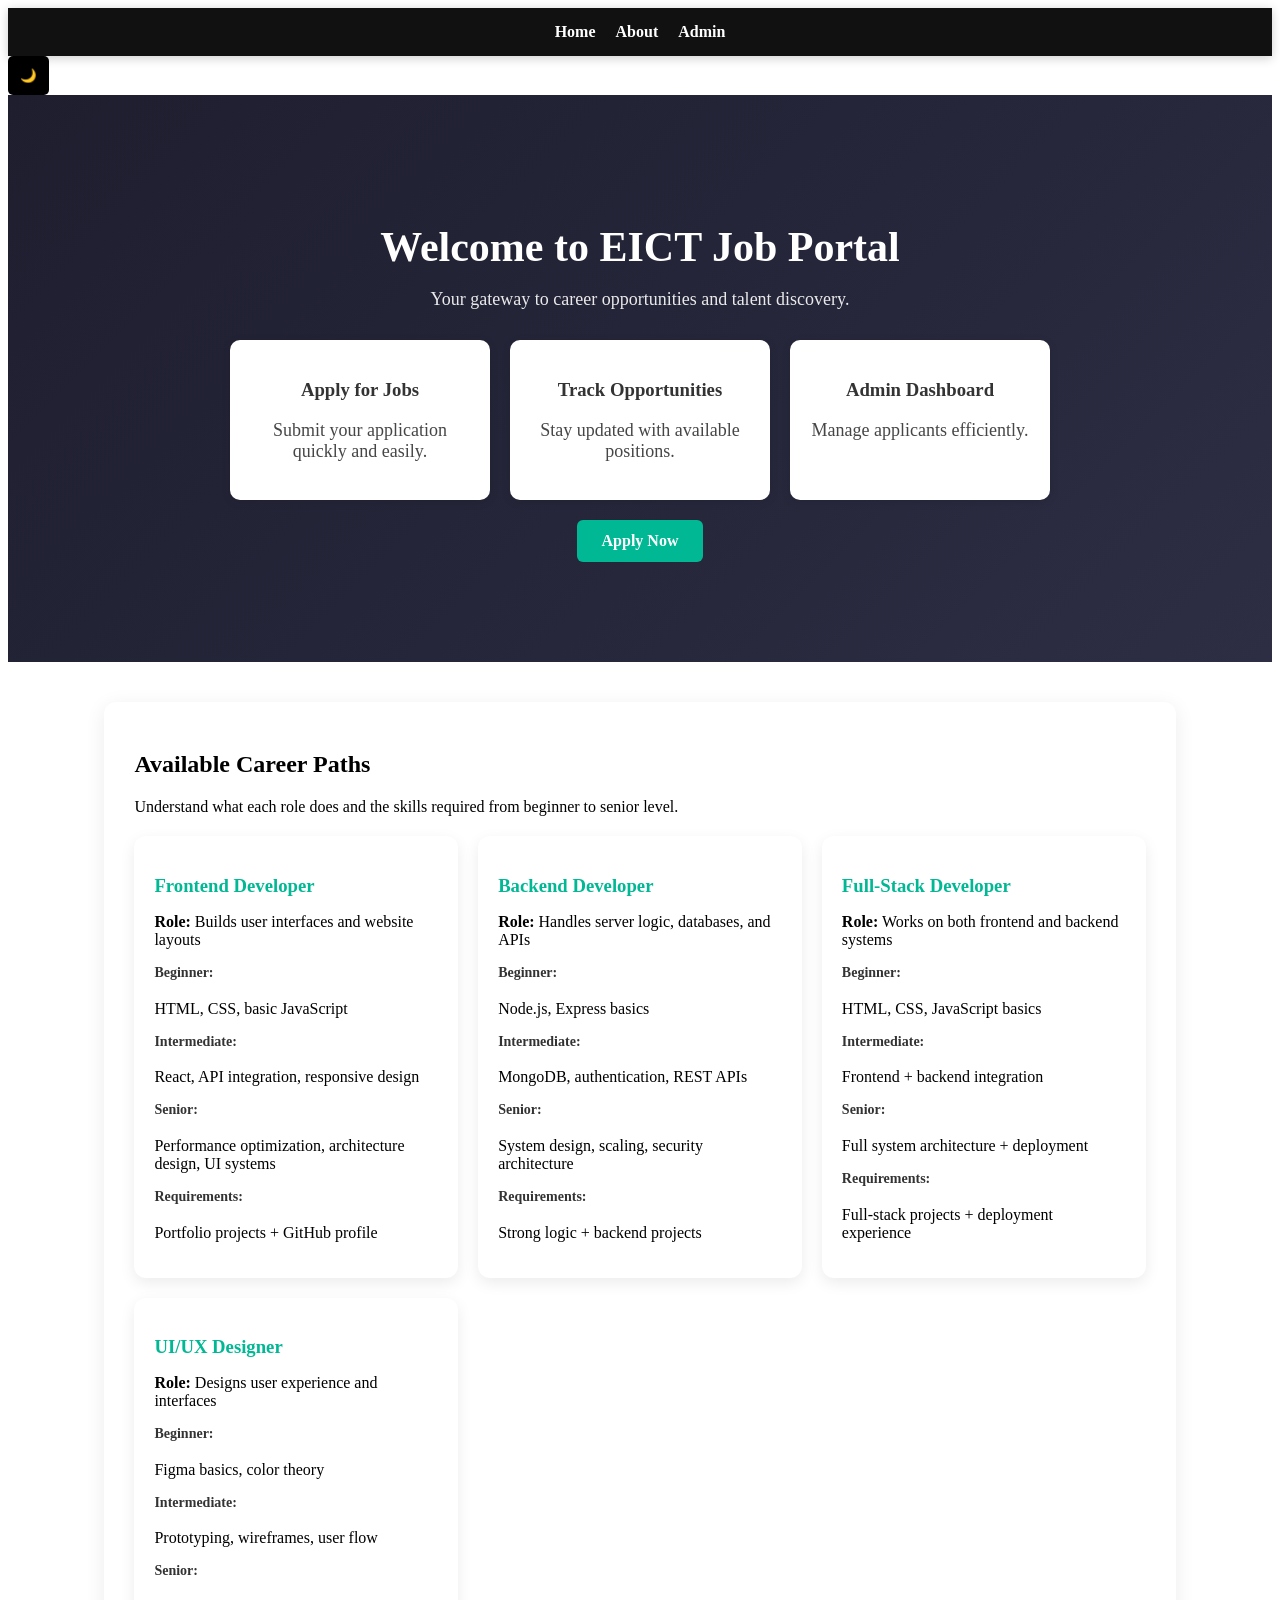
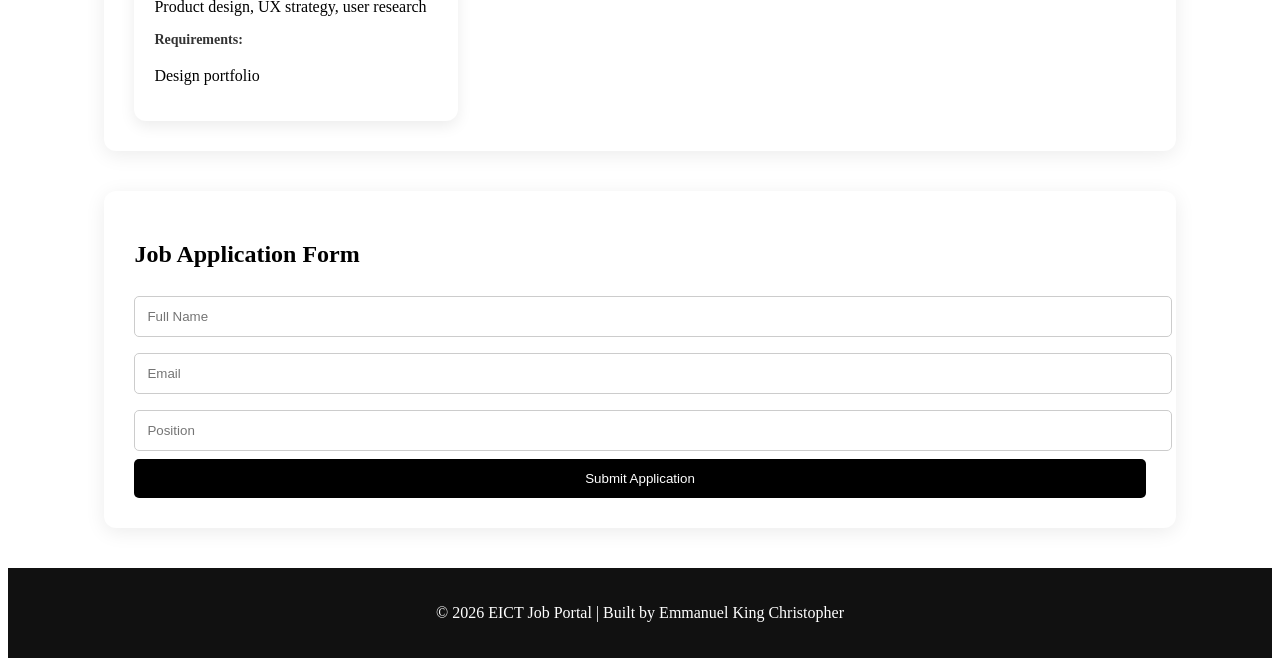
==== index.html @ 6b8edfbf "Initiate Frontend upgrade" ====
<!DOCTYPE html>
<html lang="en">
<head>
    <meta charset="UTF-8">
    <title>EICT Job Portal</title>
    <link rel="stylesheet" href="style.css">
</head>

<body>

    <!-- LOADER -->
    <div id="loader"></div>

    <!-- NAV -->
    <div class="nav">
        <a href="index.html">Home</a>
        <a href="about.html">About</a>
        <a href="admin.html">Admin</a>
    </div>

    <!-- DARK MODE TOGGLE -->
    <button onclick="toggleDarkMode()" id="darkBtn">🌙</button>

    <!-- HERO -->
    <div class="hero">
        <h1>Welcome to EICT Job Portal</h1>
        <p>Your gateway to career opportunities and talent discovery.</p>

        <div class="hero-cards">
            <div class="card">
                <h3>Apply for Jobs</h3>
                <p>Submit your application quickly and easily.</p>
            </div>

            <div class="card">
                <h3>Track Opportunities</h3>
                <p>Stay updated with available positions.</p>
            </div>

            <div class="card">
                <h3>Admin Dashboard</h3>
                <p>Manage applicants efficiently.</p>
            </div>
        </div>

        <a href="#apply" class="btn">Apply Now</a>
    </div>

    <!-- CAREER POSITIONS SECTION -->
    <div class="container">

        <h2>Available Career Paths</h2>
        <p>Understand what each role does and the skills required from beginner to senior level.</p>

        <div class="career-grid">

            <!-- FRONTEND -->
            <div class="career-card">
                <h3>Frontend Developer</h3>
                <p><strong>Role:</strong> Builds user interfaces and website layouts</p>

                <h4>Beginner:</h4>
                <p>HTML, CSS, basic JavaScript</p>

                <h4>Intermediate:</h4>
                <p>React, API integration, responsive design</p>

                <h4>Senior:</h4>
                <p>Performance optimization, architecture design, UI systems</p>

                <h4>Requirements:</h4>
                <p>Portfolio projects + GitHub profile</p>
            </div>

            <!-- BACKEND -->
            <div class="career-card">
                <h3>Backend Developer</h3>
                <p><strong>Role:</strong> Handles server logic, databases, and APIs</p>

                <h4>Beginner:</h4>
                <p>Node.js, Express basics</p>

                <h4>Intermediate:</h4>
                <p>MongoDB, authentication, REST APIs</p>

                <h4>Senior:</h4>
                <p>System design, scaling, security architecture</p>

                <h4>Requirements:</h4>
                <p>Strong logic + backend projects</p>
            </div>

            <!-- FULL STACK -->
            <div class="career-card">
                <h3>Full-Stack Developer</h3>
                <p><strong>Role:</strong> Works on both frontend and backend systems</p>

                <h4>Beginner:</h4>
                <p>HTML, CSS, JavaScript basics</p>

                <h4>Intermediate:</h4>
                <p>Frontend + backend integration</p>

                <h4>Senior:</h4>
                <p>Full system architecture + deployment</p>

                <h4>Requirements:</h4>
                <p>Full-stack projects + deployment experience</p>
            </div>

            <!-- UI/UX -->
            <div class="career-card">
                <h3>UI/UX Designer</h3>
                <p><strong>Role:</strong> Designs user experience and interfaces</p>

                <h4>Beginner:</h4>
                <p>Figma basics, color theory</p>

                <h4>Intermediate:</h4>
                <p>Prototyping, wireframes, user flow</p>

                <h4>Senior:</h4>
                <p>Product design, UX strategy, user research</p>

                <h4>Requirements:</h4>
                <p>Design portfolio</p>
            </div>

        </div>

    </div>

    <!-- FORM -->
    <div class="container" id="apply">
        <h2>Job Application Form</h2>

        <form id="jobForm">
            <input type="text" id="name" placeholder="Full Name" required>
            <input type="email" id="email" placeholder="Email" required>
            <input type="text" id="position" placeholder="Position" required>

            <button type="submit">Submit Application</button>
            <p id="loading" style="display:none; color:blue;">Submitting application...</p>
        </form>
    </div>

    <!-- TOAST -->
    <div id="toast" class="toast"></div>

    <!-- SCRIPT -->
    <script>
        // ================= DARK MODE =================
        function toggleDarkMode() {
            document.body.classList.toggle("dark");

            if (document.body.classList.contains("dark")) {
                localStorage.setItem("theme", "dark");
            } else {
                localStorage.setItem("theme", "light");
            }
        }

        // apply saved theme + loader
        window.addEventListener("load", () => {
            if (localStorage.getItem("theme") === "dark") {
                document.body.classList.add("dark");
            }

            document.getElementById("loader").style.display = "none";
        });

        // ================= TOAST =================
        function showToast(message) {
            const toast = document.getElementById("toast");
            toast.innerText = message;
            toast.classList.add("show");

            setTimeout(() => {
                toast.classList.remove("show");
            }, 3000);
        }

        // ================= FORM SUBMIT =================
        document.getElementById("jobForm").addEventListener("submit", async function(e) {
            e.preventDefault();

            const loading = document.getElementById("loading");
            const button = this.querySelector("button");

            loading.style.display = "block";
            button.disabled = true;

            const data = {
                name: document.getElementById("name").value,
                email: document.getElementById("email").value,
                position: document.getElementById("position").value
            };

            try {
                await fetch("https://eict-job-portal-backend.onrender.com/apply", {
                    method: "POST",
                    headers: {
                        "Content-Type": "application/json"
                    },
                    body: JSON.stringify(data)
                });

                showToast("Application submitted successfully ✅");
                this.reset();

            } catch (err) {
                showToast("Error submitting application ❌");
            }

            loading.style.display = "none";
            button.disabled = false;
        });
    </script>

    <!-- FOOTER -->
    <footer style="text-align:center; padding:20px; margin-top:40px; background:#111; color:white;">
        <p>© 2026 EICT Job Portal | Built by Emmanuel King Christopher</p>
    </footer>

</body>
</html>
---- style.css ----
/* =====================
   BASE STYLES
===================== */
body {
    animation: pageLoad 0.5s ease-in;
}

/* page fade in */
@keyframes pageLoad {
    from {
        opacity: 0;
        transform: scale(0.98);
    }
    to {
        opacity: 1;
        transform: scale(1);
    }
}

/* general fade helper */
@keyframes fadeIn {
    from { opacity: 0; transform: translateY(10px); }
    to { opacity: 1; transform: translateY(0); }
}
/* =====================
   NAVIGATION
===================== */
.nav {
    background: #111;
    padding: 15px;
    display: flex;
    justify-content: center;
    gap: 20px;
    box-shadow: 0 2px 10px rgba(0,0,0,0.2);
}

.nav a {
    color: white;
    text-decoration: none;
    font-weight: bold;
}

.nav a:hover {
    color: #00b894;
    transform: translateY(-2px);
}

/* =====================
   HERO SECTION
===================== */
.hero {
    text-align: center;
    padding: 100px 20px;
    background: linear-gradient(135deg, #1e1e2f, #2d2d44);
    color: white;
}

.hero h1 {
    font-size: 42px;
    margin-bottom: 10px;
}

.hero p {
    font-size: 18px;
    opacity: 0.9;
}

/* HERO CARDS */
.hero-cards {
    display: flex;
    justify-content: center;
    gap: 20px;
    margin-top: 30px;
    flex-wrap: wrap;
}

.card {
    background: white;
    color: #333;
    padding: 20px;
    width: 220px;
    border-radius: 10px;
    box-shadow: 0 2px 10px rgba(0,0,0,0.1);
}

.card:hover {
    transform: translateY(-6px);
}

/* =====================
   BUTTON
===================== */
.btn {
    display: inline-block;
    margin-top: 20px;
    padding: 12px 25px;
    background: #00b894;
    color: white;
    text-decoration: none;
    border-radius: 6px;
    font-weight: bold;
}

.btn:hover {
    background: #019875;
    transform: scale(1.05);
}

/* =====================
   CONTAINER
===================== */
.container {
    width: 80%;
    margin: 40px auto;
    background: white;
    padding: 30px;
    border-radius: 12px;
    box-shadow: 0 4px 20px rgba(0,0,0,0.08);
}

/* =====================
   FORM
===================== */
form {
    display: flex;
    flex-direction: column;
}

input {
    width: 100%;
    padding: 12px;
    margin: 8px 0;
    border: 1px solid #ccc;
    border-radius: 5px;
}

button {
    padding: 12px;
    background: black;
    color: white;
    border: none;
    cursor: pointer;
    border-radius: 5px;
}

button:hover {
    background: #333;
}

/* =====================
   ADMIN DASHBOARD
===================== */
#applications {
    display: grid;
    grid-template-columns: repeat(auto-fit, minmax(260px, 1fr));
    gap: 15px;
    margin-top: 20px;
}

#applications div {
    background: white;
    padding: 15px;
    border-radius: 12px;
    box-shadow: 0 5px 15px rgba(0,0,0,0.08);
    position: relative;
    transition: all 0.3s ease;
}

/* smoother hover */
#applications div:hover {
    transform: translateY(-8px);
    box-shadow: 0 10px 25px rgba(0,0,0,0.12);
}

/* =====================
   TOAST NOTIFICATION
===================== */
.toast {
    position: fixed;
    bottom: 20px;
    right: 20px;
    background: #00b894;
    color: white;
    padding: 12px 20px;
    border-radius: 5px;
    opacity: 0;
    transform: translateY(20px);
    z-index: 1000;
}

.toast.show {
    opacity: 1;
    transform: translateY(0);
}

/* =====================
   SEARCH INPUT
===================== */
#searchInput {
    width: 100%;
    padding: 12px;
    border-radius: 5px;
    border: 1px solid #ccc;
}

/* =====================
   MODAL
===================== */
.modal {
    display: none;
    position: fixed;
    top: 0;
    left: 0;
    width: 100%;
    height: 100%;
    background: rgba(0,0,0,0.5);
    justify-content: center;
    align-items: center;
}

.modal-content {
    background: white;
    padding: 20px;
    border-radius: 10px;
    width: 300px;
}

/* =====================
   ABOUT PAGE
===================== */
.about-grid {
    display: grid;
    grid-template-columns: repeat(auto-fit, minmax(250px, 1fr));
    gap: 20px;
    margin-top: 30px;
}

.about-card {
    background: white;
    padding: 20px;
    border-radius: 12px;
    box-shadow: 0 5px 15px rgba(0,0,0,0.1);
    text-align: center;
}

.about-card:hover {
    transform: translateY(-8px);
}

.about-card img {
    width: 100px;
    height: 100px;
    border-radius: 50%;
    object-fit: cover;
    margin-bottom: 10px;
}

/* DARK MODE */
body.dark {
    background: #0f172a;
    color: #e5e7eb;
}

body.dark .container,
body.dark .card,
body.dark .about-card,
body.dark #applications div {
    background: #1e293b;
    color: #e5e7eb;
}

body.dark .nav {
    background: #020617;
}

#loader {
    position: fixed;
    width: 100%;
    height: 100%;
    background: white;
    display: flex;
    justify-content: center;
    align-items: center;
    z-index: 9999;
}

#loader::after {
    content: "";
    width: 40px;
    height: 40px;
    border: 4px solid #ccc;
    border-top: 4px solid #00b894;
    border-radius: 50%;
    animation: spin 1s linear infinite;
}

@keyframes spin {
    100% { transform: rotate(360deg); }
}

@media (max-width: 768px) {

    .hero h1 {
        font-size: 28px;
    }

    .hero-cards {
        flex-direction: column;
        align-items: center;
    }

    .container {
        width: 95%;
    }

    .nav {
        flex-direction: column;
        gap: 10px;
    }

    #applications {
        grid-template-columns: 1fr;
    }
}

/* ================= ADMIN LAYOUT ================= */
.admin-layout {
    display: flex;
    min-height: 100vh;
}

/* SIDEBAR */
.admin-layout {
    display: flex;
    min-height: 100vh;
}

/* SIDEBAR */
.sidebar {
    width: 230px;
    background: #111;
    color: white;
    padding: 20px;
    display: flex;
    flex-direction: column;
    gap: 15px;
    box-shadow: 2px 0 10px rgba(0,0,0,0.2);
}

.sidebar a {
    color: white;
    text-decoration: none;
    padding: 10px;
    border-radius: 6px;
    transition: 0.2s;
}

.sidebar a:hover,
.sidebar .active {
    background: #00b894;
}

/* MAIN AREA */
.main {
    flex: 1;
    padding: 30px;
    animation: fadeIn 0.4s ease-in;
}

/* SEARCH BAR */
#searchInput {
    width: 100%;
    padding: 12px;
    border-radius: 6px;
    border: 1px solid #ccc;
}

.career-grid {
    display: grid;
    grid-template-columns: repeat(auto-fit, minmax(260px, 1fr));
    gap: 20px;
    margin-top: 20px;
}

.career-card {
    background: white;
    padding: 20px;
    border-radius: 12px;
    box-shadow: 0 5px 15px rgba(0,0,0,0.08);
    transition: 0.3s ease;
}

.career-card:hover {
    transform: translateY(-8px);
    box-shadow: 0 10px 25px rgba(0,0,0,0.15);
}

.career-card h3 {
    color: #00b894;
    margin-bottom: 10px;
}

.career-card h4 {
    margin-top: 10px;
    font-size: 14px;
    color: #333;
}
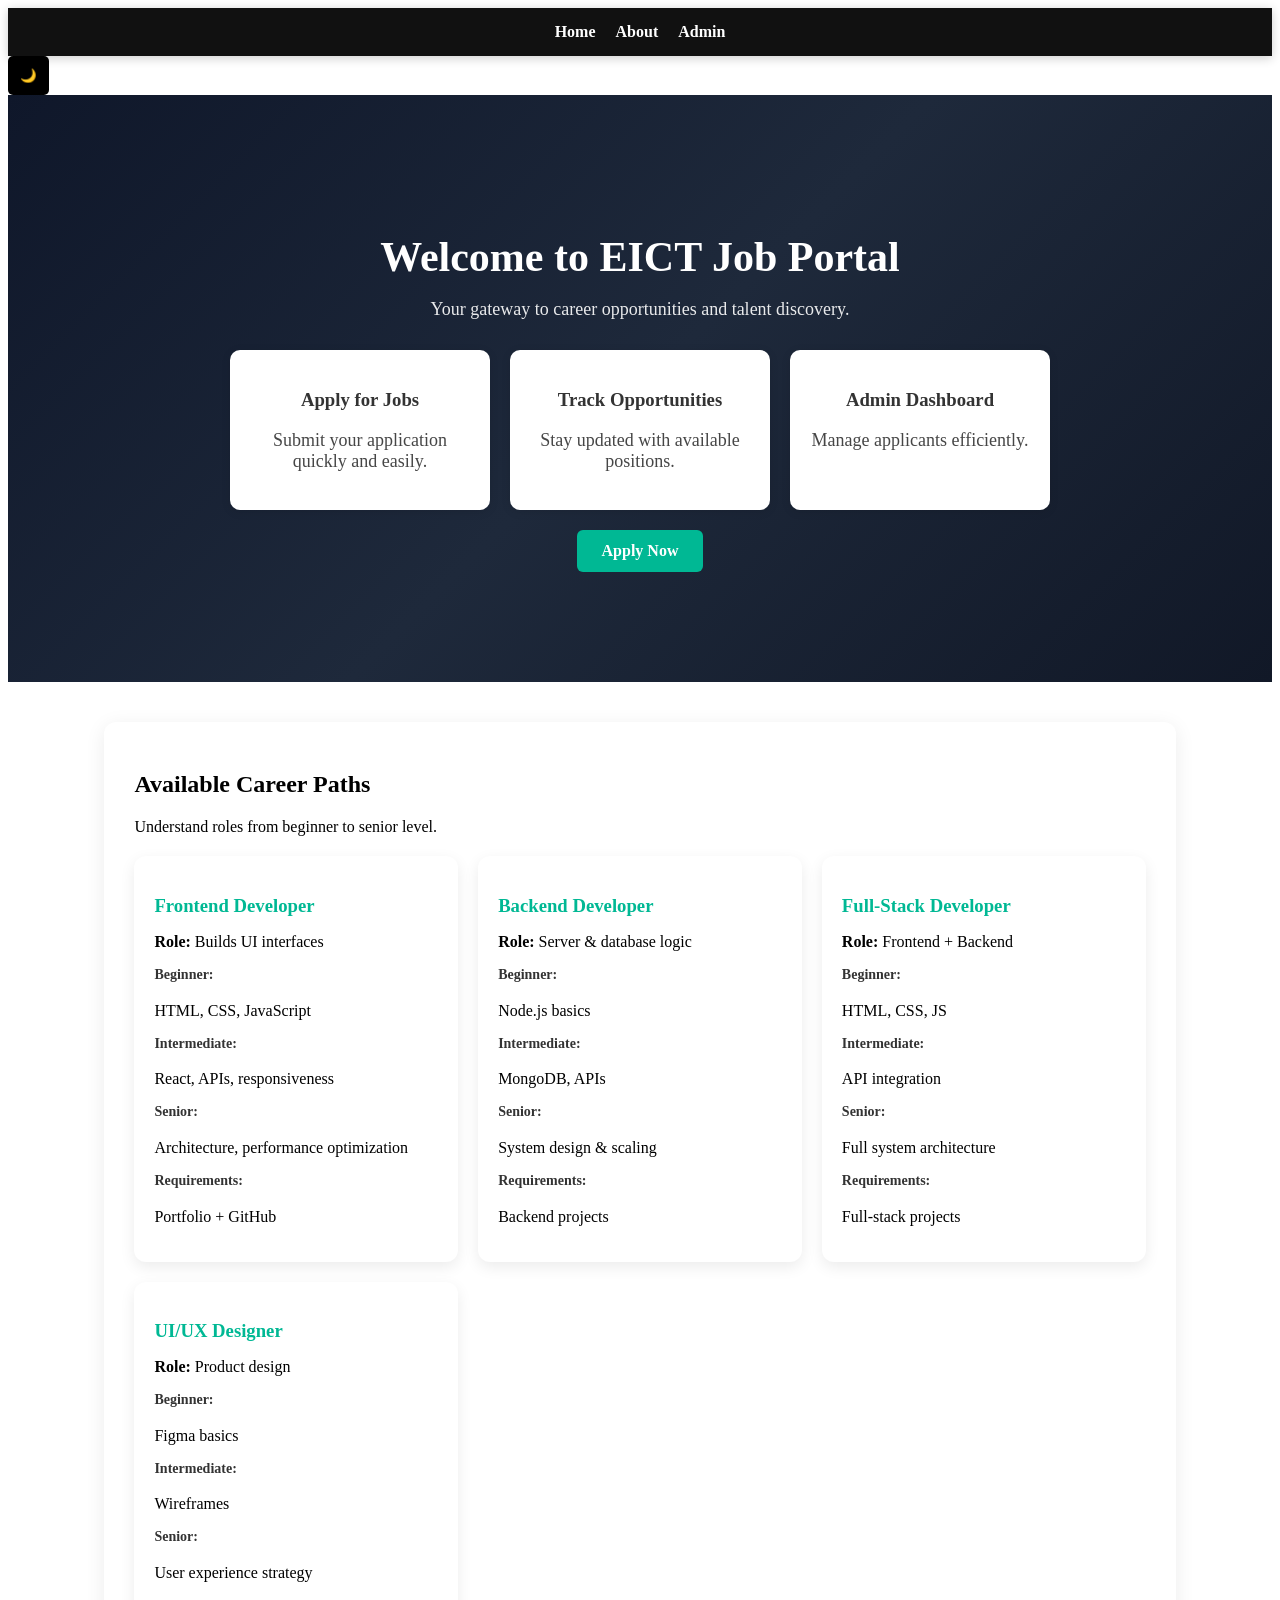
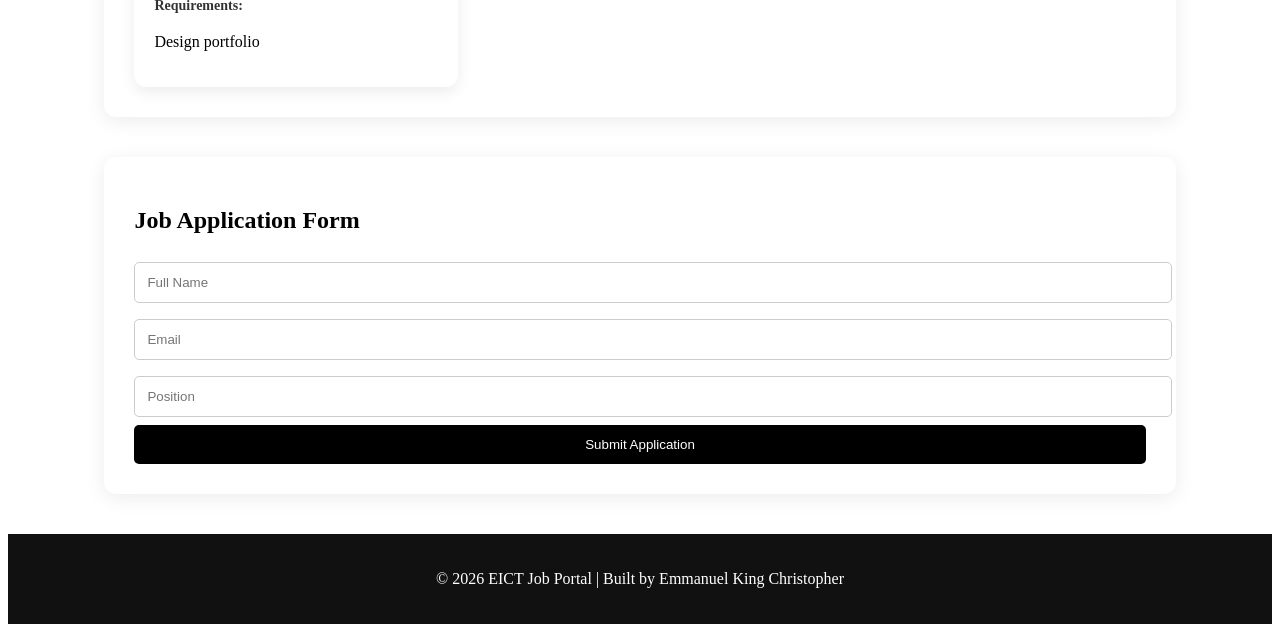
==== commit 76989dd4: "New homepage layout" ====
--- a/index.html
+++ b/index.html
@@ -46,81 +46,77 @@
         <a href="#apply" class="btn">Apply Now</a>
     </div>
 
-    <!-- CAREER POSITIONS SECTION -->
+    <!-- CAREER POSITIONS -->
     <div class="container">
 
         <h2>Available Career Paths</h2>
-        <p>Understand what each role does and the skills required from beginner to senior level.</p>
+        <p>Understand roles from beginner to senior level.</p>
 
         <div class="career-grid">
 
-            <!-- FRONTEND -->
             <div class="career-card">
                 <h3>Frontend Developer</h3>
-                <p><strong>Role:</strong> Builds user interfaces and website layouts</p>
-
-                <h4>Beginner:</h4>
-                <p>HTML, CSS, basic JavaScript</p>
-
-                <h4>Intermediate:</h4>
-                <p>React, API integration, responsive design</p>
-
-                <h4>Senior:</h4>
-                <p>Performance optimization, architecture design, UI systems</p>
-
-                <h4>Requirements:</h4>
-                <p>Portfolio projects + GitHub profile</p>
-            </div>
-
-            <!-- BACKEND -->
+                <p><strong>Role:</strong> Builds UI interfaces</p>
+
+                <h4>Beginner:</h4>
+                <p>HTML, CSS, JavaScript</p>
+
+                <h4>Intermediate:</h4>
+                <p>React, APIs, responsiveness</p>
+
+                <h4>Senior:</h4>
+                <p>Architecture, performance optimization</p>
+
+                <h4>Requirements:</h4>
+                <p>Portfolio + GitHub</p>
+            </div>
+
             <div class="career-card">
                 <h3>Backend Developer</h3>
-                <p><strong>Role:</strong> Handles server logic, databases, and APIs</p>
-
-                <h4>Beginner:</h4>
-                <p>Node.js, Express basics</p>
-
-                <h4>Intermediate:</h4>
-                <p>MongoDB, authentication, REST APIs</p>
-
-                <h4>Senior:</h4>
-                <p>System design, scaling, security architecture</p>
-
-                <h4>Requirements:</h4>
-                <p>Strong logic + backend projects</p>
-            </div>
-
-            <!-- FULL STACK -->
+                <p><strong>Role:</strong> Server & database logic</p>
+
+                <h4>Beginner:</h4>
+                <p>Node.js basics</p>
+
+                <h4>Intermediate:</h4>
+                <p>MongoDB, APIs</p>
+
+                <h4>Senior:</h4>
+                <p>System design & scaling</p>
+
+                <h4>Requirements:</h4>
+                <p>Backend projects</p>
+            </div>
+
             <div class="career-card">
                 <h3>Full-Stack Developer</h3>
-                <p><strong>Role:</strong> Works on both frontend and backend systems</p>
-
-                <h4>Beginner:</h4>
-                <p>HTML, CSS, JavaScript basics</p>
-
-                <h4>Intermediate:</h4>
-                <p>Frontend + backend integration</p>
-
-                <h4>Senior:</h4>
-                <p>Full system architecture + deployment</p>
-
-                <h4>Requirements:</h4>
-                <p>Full-stack projects + deployment experience</p>
-            </div>
-
-            <!-- UI/UX -->
+                <p><strong>Role:</strong> Frontend + Backend</p>
+
+                <h4>Beginner:</h4>
+                <p>HTML, CSS, JS</p>
+
+                <h4>Intermediate:</h4>
+                <p>API integration</p>
+
+                <h4>Senior:</h4>
+                <p>Full system architecture</p>
+
+                <h4>Requirements:</h4>
+                <p>Full-stack projects</p>
+            </div>
+
             <div class="career-card">
                 <h3>UI/UX Designer</h3>
-                <p><strong>Role:</strong> Designs user experience and interfaces</p>
-
-                <h4>Beginner:</h4>
-                <p>Figma basics, color theory</p>
-
-                <h4>Intermediate:</h4>
-                <p>Prototyping, wireframes, user flow</p>
-
-                <h4>Senior:</h4>
-                <p>Product design, UX strategy, user research</p>
+                <p><strong>Role:</strong> Product design</p>
+
+                <h4>Beginner:</h4>
+                <p>Figma basics</p>
+
+                <h4>Intermediate:</h4>
+                <p>Wireframes</p>
+
+                <h4>Senior:</h4>
+                <p>User experience strategy</p>
 
                 <h4>Requirements:</h4>
                 <p>Design portfolio</p>
@@ -160,13 +156,17 @@
             }
         }
 
-        // apply saved theme + loader
+        // ================= PAGE INIT =================
         window.addEventListener("load", () => {
+
+            // theme restore
             if (localStorage.getItem("theme") === "dark") {
                 document.body.classList.add("dark");
             }
 
-            document.getElementById("loader").style.display = "none";
+            // hide loader
+            const loader = document.getElementById("loader");
+            if (loader) loader.style.display = "none";
         });
 
         // ================= TOAST =================
--- a/style.css
+++ b/style.css
@@ -404,4 +404,119 @@
     margin-top: 10px;
     font-size: 14px;
     color: #333;
+}
+
+.stats-grid {
+    display: grid;
+    grid-template-columns: repeat(auto-fit, minmax(180px, 1fr));
+    gap: 15px;
+    margin-bottom: 25px;
+}
+
+.stats-card {
+    background: white;
+    padding: 20px;
+    border-radius: 12px;
+    box-shadow: 0 5px 15px rgba(0,0,0,0.08);
+    text-align: center;
+    transition: 0.3s;
+}
+
+.stats-card:hover {
+    transform: translateY(-5px);
+}
+
+.stats-card h3 {
+    font-size: 14px;
+    color: #555;
+}
+
+.stats-card p {
+    font-size: 28px;
+    font-weight: bold;
+    color: #00b894;
+}
+
+
+/* HERO ACTION BUTTONS */
+.hero-actions {
+    margin-top: 20px;
+    display: flex;
+    justify-content: center;
+    gap: 15px;
+    flex-wrap: wrap;
+}
+
+/* SECONDARY BUTTON */
+.btn.secondary {
+    background: transparent;
+    border: 2px solid #00b894;
+    color: white;
+}
+
+.btn.secondary:hover {
+    background: #00b894;
+    color: white;
+}
+
+/* HERO STATS */
+.hero-stats {
+    display: flex;
+    justify-content: center;
+    gap: 30px;
+    margin-top: 40px;
+    flex-wrap: wrap;
+}
+
+.hero-stat {
+    text-align: center;
+    color: white;
+}
+
+.hero-stat h2 {
+    font-size: 28px;
+    color: #00b894;
+}
+
+.hero-stat p {
+    font-size: 14px;
+    opacity: 0.8;
+}
+
+.hero {
+    text-align: center;
+    padding: 110px 20px;
+    background: linear-gradient(
+        135deg,
+        #0f172a,
+        #1e293b,
+        #111827
+    );
+    color: white;
+    position: relative;
+    overflow: hidden;
+}
+
+.why-grid {
+    display: grid;
+    grid-template-columns: repeat(auto-fit, minmax(220px, 1fr));
+    gap: 20px;
+    margin-top: 20px;
+}
+
+.why-card {
+    background: white;
+    padding: 20px;
+    border-radius: 12px;
+    text-align: center;
+    box-shadow: 0 5px 15px rgba(0,0,0,0.08);
+    transition: 0.3s;
+}
+
+.why-card:hover {
+    transform: translateY(-8px);
+}
+
+.why-card h3 {
+    color: #00b894;
 }
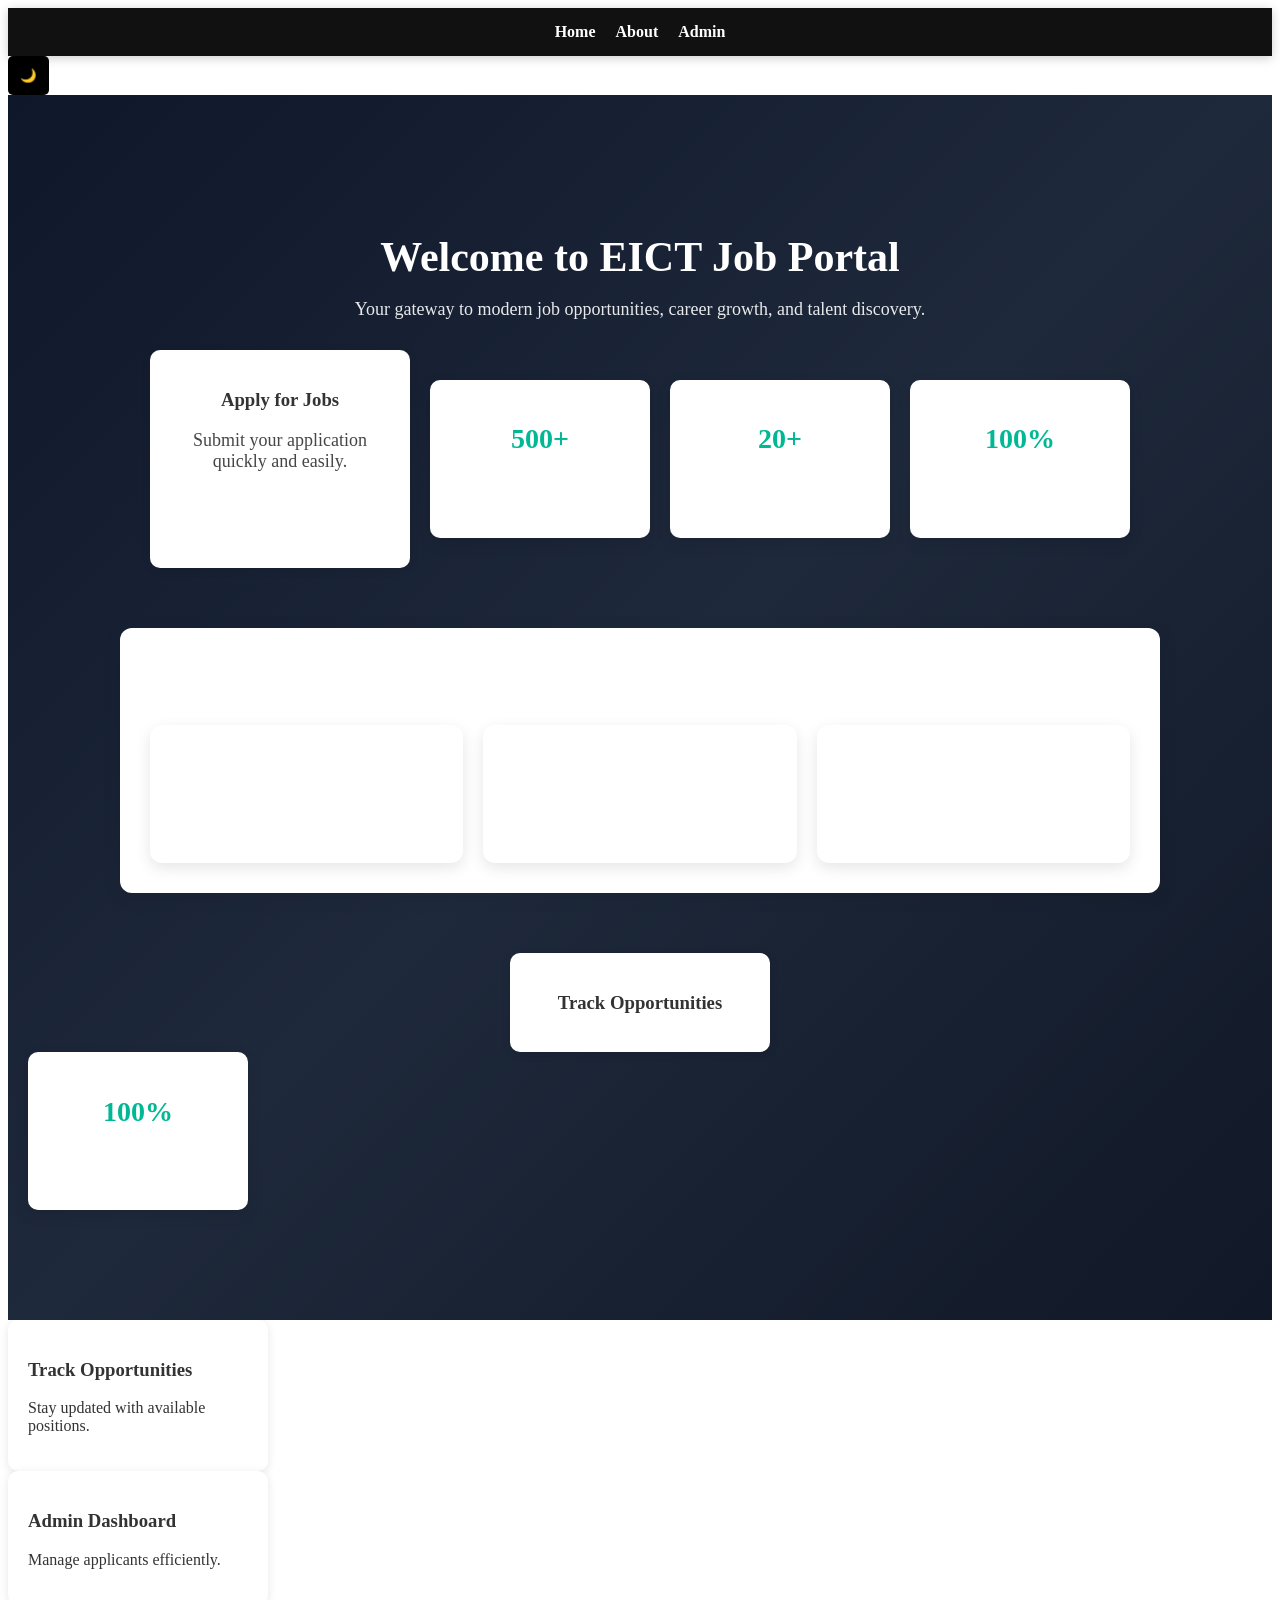
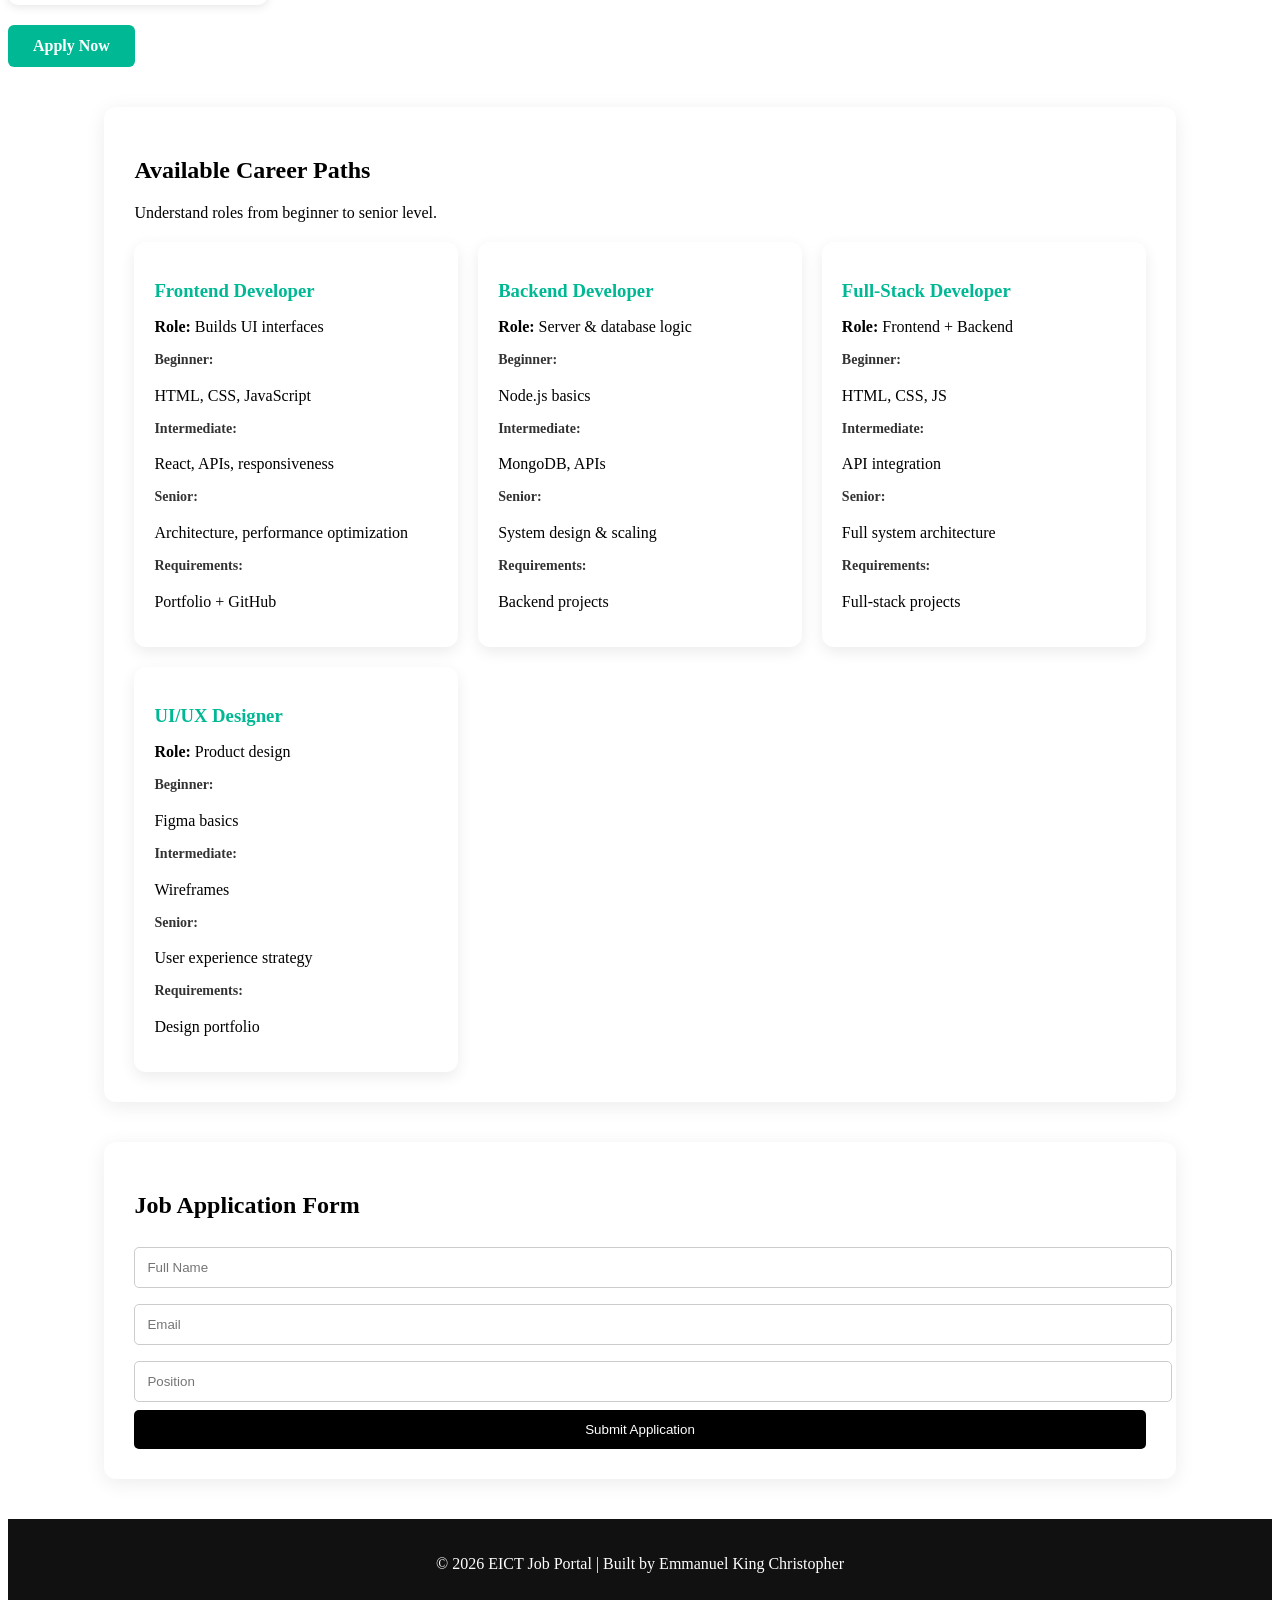
==== commit a696e80e: "Updated Homepage Ugrade" ====
--- a/index.html
+++ b/index.html
@@ -24,13 +24,63 @@
     <!-- HERO -->
     <div class="hero">
         <h1>Welcome to EICT Job Portal</h1>
-        <p>Your gateway to career opportunities and talent discovery.</p>
+        <p>Your gateway to modern job opportunities, career growth, and talent discovery.</p>
 
         <div class="hero-cards">
             <div class="card">
                 <h3>Apply for Jobs</h3>
                 <p>Submit your application quickly and easily.</p>
             </div>
+
+        <div class="stats">
+            <div class="stat-box">
+                <h2>500+</h2>
+                <p>Applications</p>
+            </div>
+
+            <div class="stat-box">
+                <h2>20+</h2>
+                <p>Job Roles</p>
+            </div>
+
+            <div class="stat-box">
+                <h2>100%</h2>
+                <p>Free Access</p>
+            </div>
+        </div>
+
+        <div class="container">
+            <h2>Why Use EICT Portal?</h2>
+
+            <div class="features-grid">
+
+                <div class="feature-card">
+                    <h3>Fast Applications</h3>
+                    <p>Apply for jobs in under 1 minute.</p>
+                </div>
+
+                <div class="feature-card">
+                    <h3>Real-Time Tracking</h3>
+                    <p>See application status instantly.</p>
+                </div>
+
+                <div class="feature-card">
+                    <h3>Admin Control</h3>
+                    <p>Efficient hiring management system.</p>
+                </div>
+            </div>
+        </div>
+
+        <div class="card">
+            <h3>Track Opportunities</h3>
+        </div>
+    </div>
+
+    <div class="stat-box">
+        <h2>100%</h2>
+        <p>Free Access</p>
+    </div>
+</div>
 
             <div class="card">
                 <h3>Track Opportunities</h3>
--- a/style.css
+++ b/style.css
@@ -519,4 +519,53 @@
 
 .why-card h3 {
     color: #00b894;
+}
+
+.about-card img {
+    width: 120px;
+    height: 120px;
+    border-radius: 50%;
+    object-fit: cover;
+    border: 3px solid #00b894;
+}
+
+.stats {
+    display: flex;
+    justify-content: center;
+    gap: 20px;
+    margin: 30px 0;
+    flex-wrap: wrap;
+}
+
+.stat-box {
+    background: white;
+    padding: 20px;
+    border-radius: 10px;
+    text-align: center;
+    width: 180px;
+    box-shadow: 0 5px 15px rgba(0,0,0,0.1);
+}
+
+.stat-box h2 {
+    color: #00b894;
+    font-size: 28px;
+}
+
+.features-grid {
+    display: grid;
+    grid-template-columns: repeat(auto-fit, minmax(250px, 1fr));
+    gap: 20px;
+    margin-top: 20px;
+}
+
+.feature-card {
+    background: white;
+    padding: 20px;
+    border-radius: 12px;
+    box-shadow: 0 5px 15px rgba(0,0,0,0.1);
+    transition: 0.3s;
+}
+
+.feature-card:hover {
+    transform: translateY(-5px);
 }
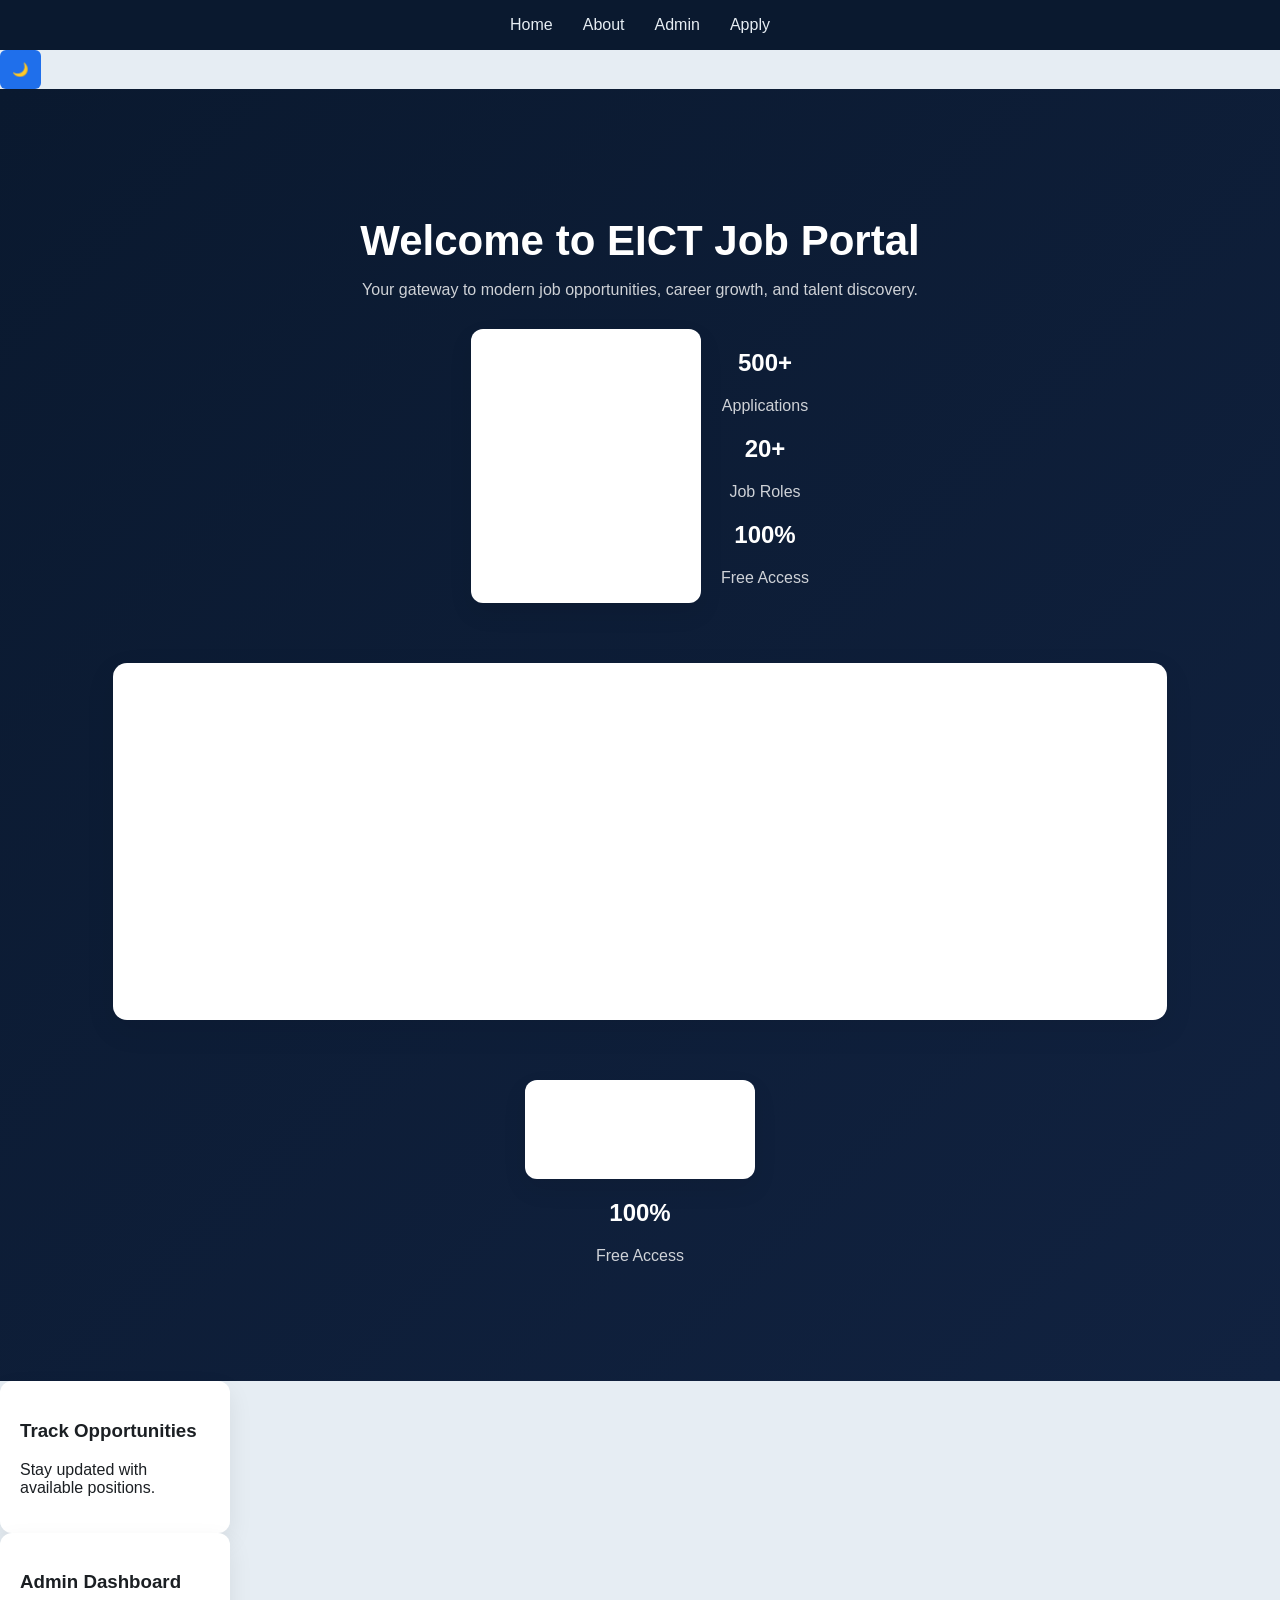
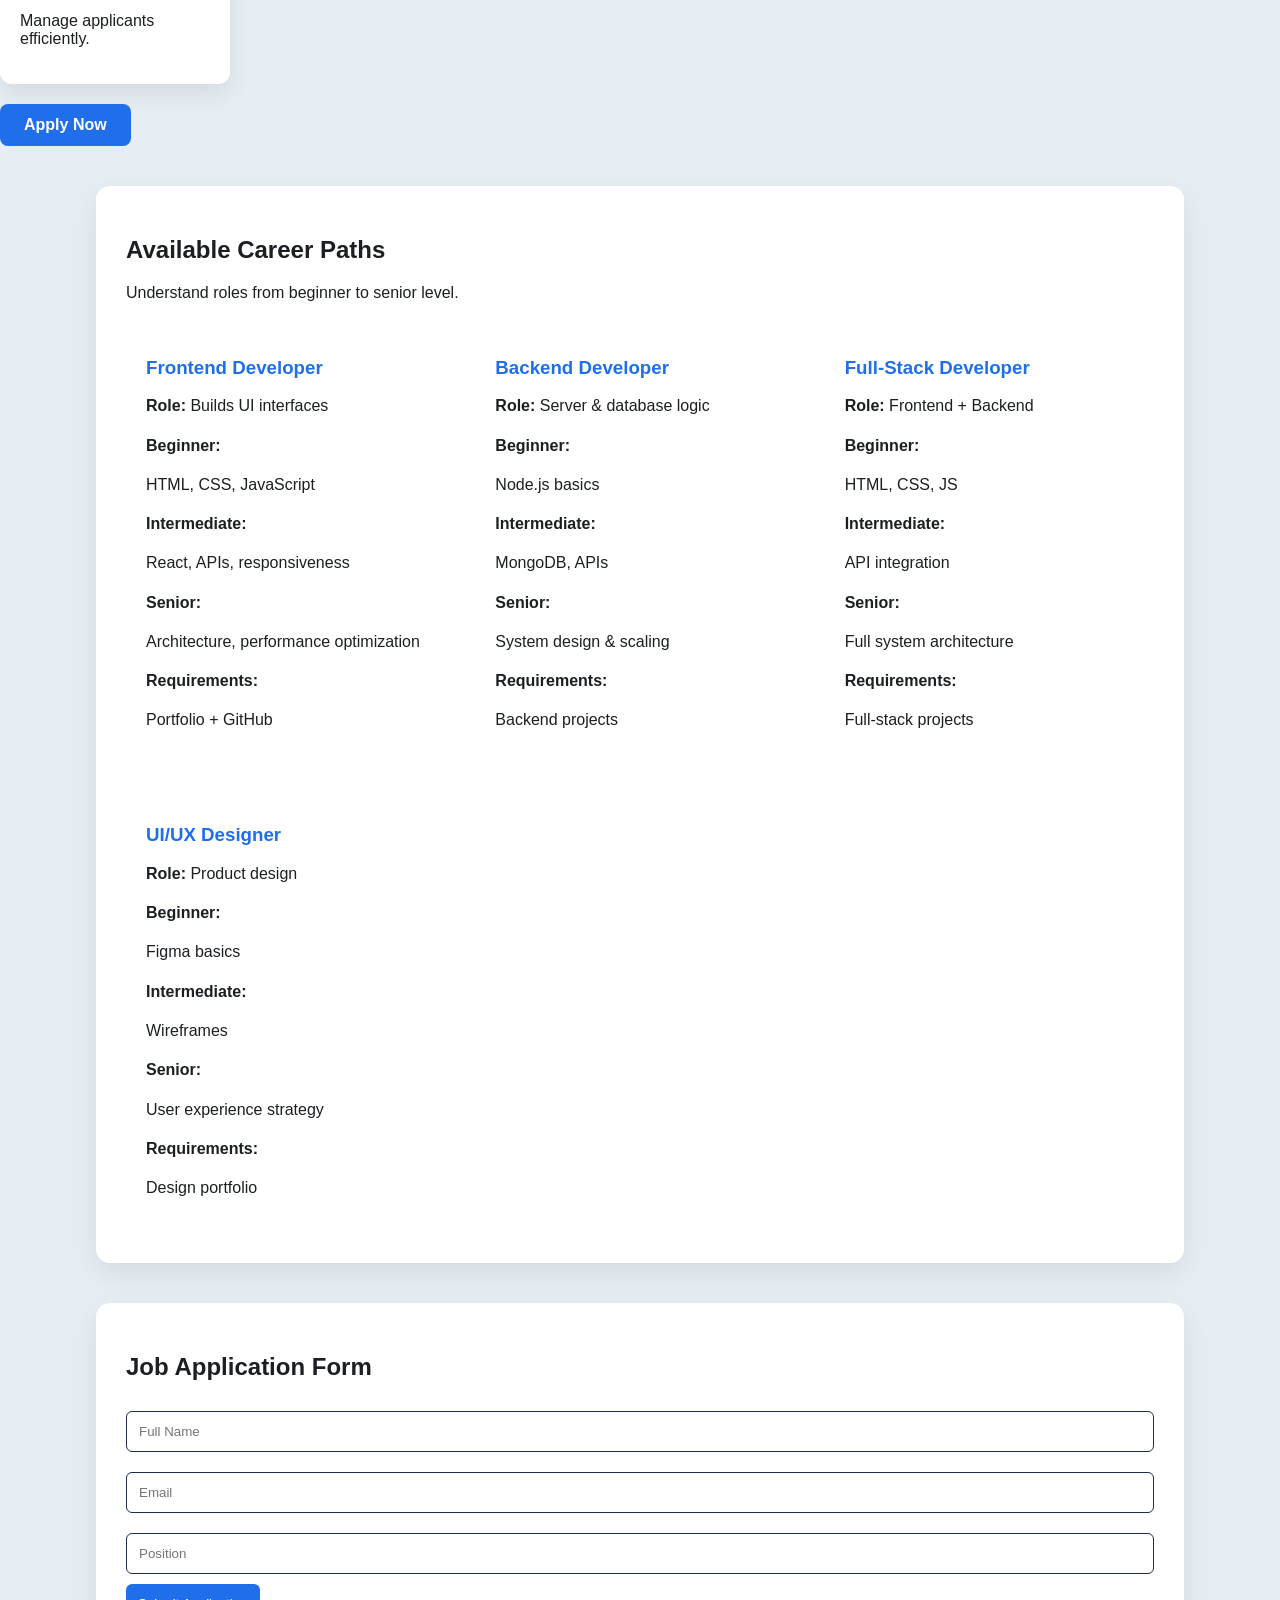
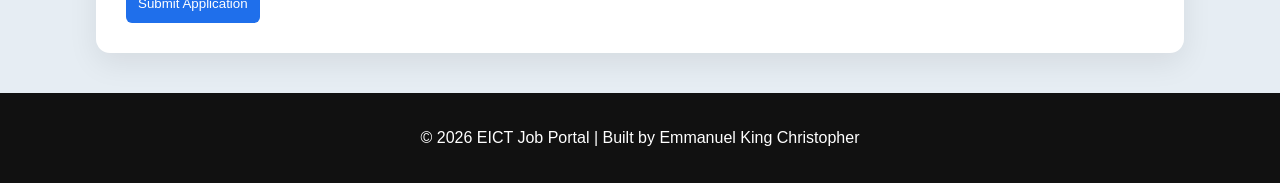
==== commit 3e9674bb: "Update to Frontend" ====
--- a/index.html
+++ b/index.html
@@ -16,6 +16,7 @@
         <a href="index.html">Home</a>
         <a href="about.html">About</a>
         <a href="admin.html">Admin</a>
+        <a href="apply.html">Apply</a>
     </div>
 
     <!-- DARK MODE TOGGLE -->
--- a/style.css
+++ b/style.css
@@ -1,58 +1,72 @@
 /* =====================
-   BASE STYLES
+   ROOT THEME (NAVY SYSTEM)
+===================== */
+:root {
+    --primary: #0a192f;
+    --secondary: #112240;
+    --accent: #1f6feb;
+    --light: #e6edf3;
+    --white: #ffffff;
+    --border: #1d2d50;
+}
+
+/* =====================
+   BASE
 ===================== */
 body {
-    animation: pageLoad 0.5s ease-in;
-}
-
-/* page fade in */
-@keyframes pageLoad {
-    from {
-        opacity: 0;
-        transform: scale(0.98);
-    }
-    to {
-        opacity: 1;
-        transform: scale(1);
-    }
-}
-
-/* general fade helper */
+    font-family: "Segoe UI", Tahoma, Geneva, Verdana, sans-serif;
+    margin: 0;
+    background: var(--light);
+    color: #1b1f23;
+    animation: fadeIn 0.4s ease-in;
+}
+
+* {
+    box-sizing: border-box;
+    transition: all 0.2s ease;
+}
+
+/* =====================
+   ANIMATION
+===================== */
 @keyframes fadeIn {
-    from { opacity: 0; transform: translateY(10px); }
+    from { opacity: 0; transform: translateY(8px); }
     to { opacity: 1; transform: translateY(0); }
 }
-/* =====================
-   NAVIGATION
+
+@keyframes spin {
+    100% { transform: rotate(360deg); }
+}
+
+/* =====================
+   NAVBAR
 ===================== */
 .nav {
-    background: #111;
-    padding: 15px;
+    background: var(--primary);
+    padding: 16px;
     display: flex;
     justify-content: center;
-    gap: 20px;
-    box-shadow: 0 2px 10px rgba(0,0,0,0.2);
+    gap: 30px;
 }
 
 .nav a {
-    color: white;
+    color: var(--light);
     text-decoration: none;
-    font-weight: bold;
+    font-weight: 500;
 }
 
 .nav a:hover {
-    color: #00b894;
-    transform: translateY(-2px);
-}
-
-/* =====================
-   HERO SECTION
+    color: var(--accent);
+}
+
+/* =====================
+   HERO
 ===================== */
 .hero {
     text-align: center;
     padding: 100px 20px;
-    background: linear-gradient(135deg, #1e1e2f, #2d2d44);
-    color: white;
+    background: linear-gradient(135deg, var(--primary), var(--secondary));
+    color: var(--white);
 }
 
 .hero h1 {
@@ -61,8 +75,7 @@
 }
 
 .hero p {
-    font-size: 18px;
-    opacity: 0.9;
+    opacity: 0.8;
 }
 
 /* HERO CARDS */
@@ -75,12 +88,11 @@
 }
 
 .card {
-    background: white;
-    color: #333;
-    padding: 20px;
-    width: 220px;
-    border-radius: 10px;
-    box-shadow: 0 2px 10px rgba(0,0,0,0.1);
+    background: var(--white);
+    padding: 20px;
+    width: 230px;
+    border-radius: 12px;
+    box-shadow: 0 10px 25px rgba(0,0,0,0.08);
 }
 
 .card:hover {
@@ -88,200 +100,69 @@
 }
 
 /* =====================
-   BUTTON
+   BUTTONS
 ===================== */
 .btn {
     display: inline-block;
+    padding: 12px 24px;
     margin-top: 20px;
-    padding: 12px 25px;
-    background: #00b894;
-    color: white;
+    background: var(--accent);
+    color: white;
+    border-radius: 8px;
     text-decoration: none;
+    font-weight: 600;
+}
+
+.btn:hover {
+    opacity: 0.9;
+}
+
+button {
+    background: var(--accent);
+    color: white;
+    border: none;
+    padding: 12px;
     border-radius: 6px;
-    font-weight: bold;
-}
-
-.btn:hover {
-    background: #019875;
-    transform: scale(1.05);
+    cursor: pointer;
+}
+
+button:hover {
+    opacity: 0.85;
 }
 
 /* =====================
    CONTAINER
 ===================== */
 .container {
-    width: 80%;
+    width: 85%;
     margin: 40px auto;
-    background: white;
+    background: var(--white);
     padding: 30px;
-    border-radius: 12px;
-    box-shadow: 0 4px 20px rgba(0,0,0,0.08);
-}
-
-/* =====================
-   FORM
-===================== */
-form {
-    display: flex;
-    flex-direction: column;
-}
-
+    border-radius: 14px;
+    box-shadow: 0 10px 30px rgba(0,0,0,0.08);
+}
+
+/* =====================
+   FORMS
+===================== */
 input {
     width: 100%;
     padding: 12px;
-    margin: 8px 0;
-    border: 1px solid #ccc;
-    border-radius: 5px;
-}
-
-button {
-    padding: 12px;
-    background: black;
-    color: white;
-    border: none;
-    cursor: pointer;
-    border-radius: 5px;
-}
-
-button:hover {
-    background: #333;
-}
-
-/* =====================
-   ADMIN DASHBOARD
-===================== */
-#applications {
-    display: grid;
-    grid-template-columns: repeat(auto-fit, minmax(260px, 1fr));
-    gap: 15px;
-    margin-top: 20px;
-}
-
-#applications div {
-    background: white;
-    padding: 15px;
-    border-radius: 12px;
-    box-shadow: 0 5px 15px rgba(0,0,0,0.08);
-    position: relative;
-    transition: all 0.3s ease;
-}
-
-/* smoother hover */
-#applications div:hover {
-    transform: translateY(-8px);
-    box-shadow: 0 10px 25px rgba(0,0,0,0.12);
-}
-
-/* =====================
-   TOAST NOTIFICATION
-===================== */
-.toast {
-    position: fixed;
-    bottom: 20px;
-    right: 20px;
-    background: #00b894;
-    color: white;
-    padding: 12px 20px;
-    border-radius: 5px;
-    opacity: 0;
-    transform: translateY(20px);
-    z-index: 1000;
-}
-
-.toast.show {
-    opacity: 1;
-    transform: translateY(0);
-}
-
-/* =====================
-   SEARCH INPUT
-===================== */
-#searchInput {
-    width: 100%;
-    padding: 12px;
-    border-radius: 5px;
-    border: 1px solid #ccc;
-}
-
-/* =====================
-   MODAL
-===================== */
-.modal {
-    display: none;
-    position: fixed;
-    top: 0;
-    left: 0;
-    width: 100%;
-    height: 100%;
-    background: rgba(0,0,0,0.5);
-    justify-content: center;
-    align-items: center;
-}
-
-.modal-content {
-    background: white;
-    padding: 20px;
-    border-radius: 10px;
-    width: 300px;
-}
-
-/* =====================
-   ABOUT PAGE
-===================== */
-.about-grid {
-    display: grid;
-    grid-template-columns: repeat(auto-fit, minmax(250px, 1fr));
-    gap: 20px;
-    margin-top: 30px;
-}
-
-.about-card {
-    background: white;
-    padding: 20px;
-    border-radius: 12px;
-    box-shadow: 0 5px 15px rgba(0,0,0,0.1);
-    text-align: center;
-}
-
-.about-card:hover {
-    transform: translateY(-8px);
-}
-
-.about-card img {
-    width: 100px;
-    height: 100px;
-    border-radius: 50%;
-    object-fit: cover;
-    margin-bottom: 10px;
-}
-
-/* DARK MODE */
-body.dark {
-    background: #0f172a;
-    color: #e5e7eb;
-}
-
-body.dark .container,
-body.dark .card,
-body.dark .about-card,
-body.dark #applications div {
-    background: #1e293b;
-    color: #e5e7eb;
-}
-
-body.dark .nav {
-    background: #020617;
-}
-
+    margin: 10px 0;
+    border: 1px solid var(--border);
+    border-radius: 6px;
+}
+
+/* =====================
+   LOADER
+===================== */
 #loader {
     position: fixed;
-    width: 100%;
-    height: 100%;
+    inset: 0;
     background: white;
     display: flex;
     justify-content: center;
     align-items: center;
-    z-index: 9999;
 }
 
 #loader::after {
@@ -289,283 +170,178 @@
     width: 40px;
     height: 40px;
     border: 4px solid #ccc;
-    border-top: 4px solid #00b894;
+    border-top: 4px solid var(--accent);
     border-radius: 50%;
     animation: spin 1s linear infinite;
 }
 
-@keyframes spin {
-    100% { transform: rotate(360deg); }
-}
-
-@media (max-width: 768px) {
-
-    .hero h1 {
-        font-size: 28px;
-    }
-
-    .hero-cards {
-        flex-direction: column;
-        align-items: center;
-    }
-
-    .container {
-        width: 95%;
-    }
-
-    .nav {
-        flex-direction: column;
-        gap: 10px;
-    }
-
-    #applications {
-        grid-template-columns: 1fr;
-    }
-}
-
-/* ================= ADMIN LAYOUT ================= */
-.admin-layout {
-    display: flex;
-    min-height: 100vh;
-}
-
-/* SIDEBAR */
-.admin-layout {
-    display: flex;
-    min-height: 100vh;
-}
-
-/* SIDEBAR */
-.sidebar {
-    width: 230px;
-    background: #111;
-    color: white;
-    padding: 20px;
-    display: flex;
-    flex-direction: column;
-    gap: 15px;
-    box-shadow: 2px 0 10px rgba(0,0,0,0.2);
-}
-
-.sidebar a {
-    color: white;
-    text-decoration: none;
-    padding: 10px;
+/* =====================
+   TOAST
+===================== */
+.toast {
+    position: fixed;
+    bottom: 20px;
+    right: 20px;
+    background: var(--accent);
+    color: white;
+    padding: 12px 20px;
     border-radius: 6px;
-    transition: 0.2s;
-}
-
-.sidebar a:hover,
-.sidebar .active {
-    background: #00b894;
-}
-
-/* MAIN AREA */
-.main {
-    flex: 1;
-    padding: 30px;
-    animation: fadeIn 0.4s ease-in;
-}
-
-/* SEARCH BAR */
-#searchInput {
-    width: 100%;
-    padding: 12px;
-    border-radius: 6px;
-    border: 1px solid #ccc;
-}
-
+    opacity: 0;
+}
+
+.toast.show {
+    opacity: 1;
+}
+
+/* =====================
+   ABOUT
+===================== */
+.about-grid {
+    display: grid;
+    grid-template-columns: repeat(auto-fit, minmax(250px, 1fr));
+    gap: 20px;
+}
+
+.about-card {
+    background: var(--white);
+    padding: 20px;
+    border-radius: 12px;
+    text-align: center;
+}
+
+.about-card img {
+    width: 110px;
+    height: 110px;
+    border-radius: 50%;
+    border: 3px solid var(--accent);
+}
+
+/* =====================
+   CAREERS
+===================== */
 .career-grid {
     display: grid;
     grid-template-columns: repeat(auto-fit, minmax(260px, 1fr));
     gap: 20px;
-    margin-top: 20px;
 }
 
 .career-card {
-    background: white;
+    background: var(--white);
     padding: 20px;
     border-radius: 12px;
-    box-shadow: 0 5px 15px rgba(0,0,0,0.08);
-    transition: 0.3s ease;
-}
-
-.career-card:hover {
-    transform: translateY(-8px);
-    box-shadow: 0 10px 25px rgba(0,0,0,0.15);
 }
 
 .career-card h3 {
-    color: #00b894;
+    color: var(--accent);
+}
+
+/* =====================
+   ADMIN DASHBOARD
+===================== */
+.admin-layout {
+    display: flex;
+    min-height: 100vh;
+}
+
+.sidebar {
+    width: 240px;
+    background: var(--primary);
+    color: white;
+    padding: 20px;
+}
+
+.sidebar a {
+    display: block;
+    color: white;
+    padding: 10px;
+    border-radius: 6px;
     margin-bottom: 10px;
 }
 
-.career-card h4 {
-    margin-top: 10px;
-    font-size: 14px;
-    color: #333;
-}
-
-.stats-grid {
-    display: grid;
-    grid-template-columns: repeat(auto-fit, minmax(180px, 1fr));
-    gap: 15px;
-    margin-bottom: 25px;
-}
-
-.stats-card {
-    background: white;
-    padding: 20px;
-    border-radius: 12px;
-    box-shadow: 0 5px 15px rgba(0,0,0,0.08);
-    text-align: center;
-    transition: 0.3s;
-}
-
-.stats-card:hover {
-    transform: translateY(-5px);
-}
-
-.stats-card h3 {
-    font-size: 14px;
-    color: #555;
-}
-
-.stats-card p {
-    font-size: 28px;
-    font-weight: bold;
-    color: #00b894;
-}
-
-
-/* HERO ACTION BUTTONS */
-.hero-actions {
-    margin-top: 20px;
-    display: flex;
-    justify-content: center;
-    gap: 15px;
-    flex-wrap: wrap;
-}
-
-/* SECONDARY BUTTON */
-.btn.secondary {
-    background: transparent;
-    border: 2px solid #00b894;
-    color: white;
-}
-
-.btn.secondary:hover {
-    background: #00b894;
-    color: white;
-}
-
-/* HERO STATS */
-.hero-stats {
-    display: flex;
-    justify-content: center;
-    gap: 30px;
-    margin-top: 40px;
-    flex-wrap: wrap;
-}
-
-.hero-stat {
-    text-align: center;
-    color: white;
-}
-
-.hero-stat h2 {
-    font-size: 28px;
-    color: #00b894;
-}
-
-.hero-stat p {
-    font-size: 14px;
-    opacity: 0.8;
-}
-
-.hero {
-    text-align: center;
-    padding: 110px 20px;
-    background: linear-gradient(
-        135deg,
-        #0f172a,
-        #1e293b,
-        #111827
-    );
-    color: white;
-    position: relative;
-    overflow: hidden;
-}
-
-.why-grid {
-    display: grid;
-    grid-template-columns: repeat(auto-fit, minmax(220px, 1fr));
-    gap: 20px;
-    margin-top: 20px;
-}
-
-.why-card {
-    background: white;
-    padding: 20px;
-    border-radius: 12px;
-    text-align: center;
-    box-shadow: 0 5px 15px rgba(0,0,0,0.08);
-    transition: 0.3s;
-}
-
-.why-card:hover {
-    transform: translateY(-8px);
-}
-
-.why-card h3 {
-    color: #00b894;
-}
-
-.about-card img {
-    width: 120px;
-    height: 120px;
-    border-radius: 50%;
-    object-fit: cover;
-    border: 3px solid #00b894;
-}
-
-.stats {
-    display: flex;
-    justify-content: center;
-    gap: 20px;
-    margin: 30px 0;
-    flex-wrap: wrap;
-}
-
-.stat-box {
-    background: white;
-    padding: 20px;
-    border-radius: 10px;
-    text-align: center;
-    width: 180px;
-    box-shadow: 0 5px 15px rgba(0,0,0,0.1);
-}
-
-.stat-box h2 {
-    color: #00b894;
-    font-size: 28px;
-}
-
-.features-grid {
+.sidebar a:hover,
+.sidebar .active {
+    background: var(--accent);
+}
+
+.main {
+    flex: 1;
+    padding: 30px;
+    background: var(--light);
+}
+
+/* APPLICATION GRID */
+#applications {
     display: grid;
     grid-template-columns: repeat(auto-fit, minmax(250px, 1fr));
-    gap: 20px;
-    margin-top: 20px;
-}
-
-.feature-card {
+    gap: 15px;
+}
+
+#applications div {
     background: white;
-    padding: 20px;
-    border-radius: 12px;
-    box-shadow: 0 5px 15px rgba(0,0,0,0.1);
-    transition: 0.3s;
-}
-
-.feature-card:hover {
-    transform: translateY(-5px);
+    padding: 15px;
+    border-radius: 10px;
+}
+
+/* =====================
+   MODAL
+===================== */
+.modal {
+    display: none;
+    position: fixed;
+    inset: 0;
+    background: rgba(0,0,0,0.5);
+}
+
+.modal-content {
+    background: white;
+    padding: 20px;
+    width: 300px;
+    margin: auto;
+    border-radius: 10px;
+}
+
+/* =====================
+   DARK MODE
+===================== */
+body.dark {
+    background: #020617;
+    color: #e2e8f0;
+}
+
+body.dark .container,
+body.dark .card,
+body.dark .career-card,
+body.dark .about-card,
+body.dark #applications div {
+    background: #0f172a;
+    color: white;
+}
+
+body.dark .sidebar {
+    background: #020617;
+}
+
+/* =====================
+   RESPONSIVE
+===================== */
+@media (max-width: 768px) {
+    .nav {
+        flex-direction: column;
+    }
+
+    .hero h1 {
+        font-size: 28px;
+    }
+
+    .container {
+        width: 95%;
+    }
+
+    .admin-layout {
+        flex-direction: column;
+    }
+
+    .sidebar {
+        width: 100%;
+    }
 }
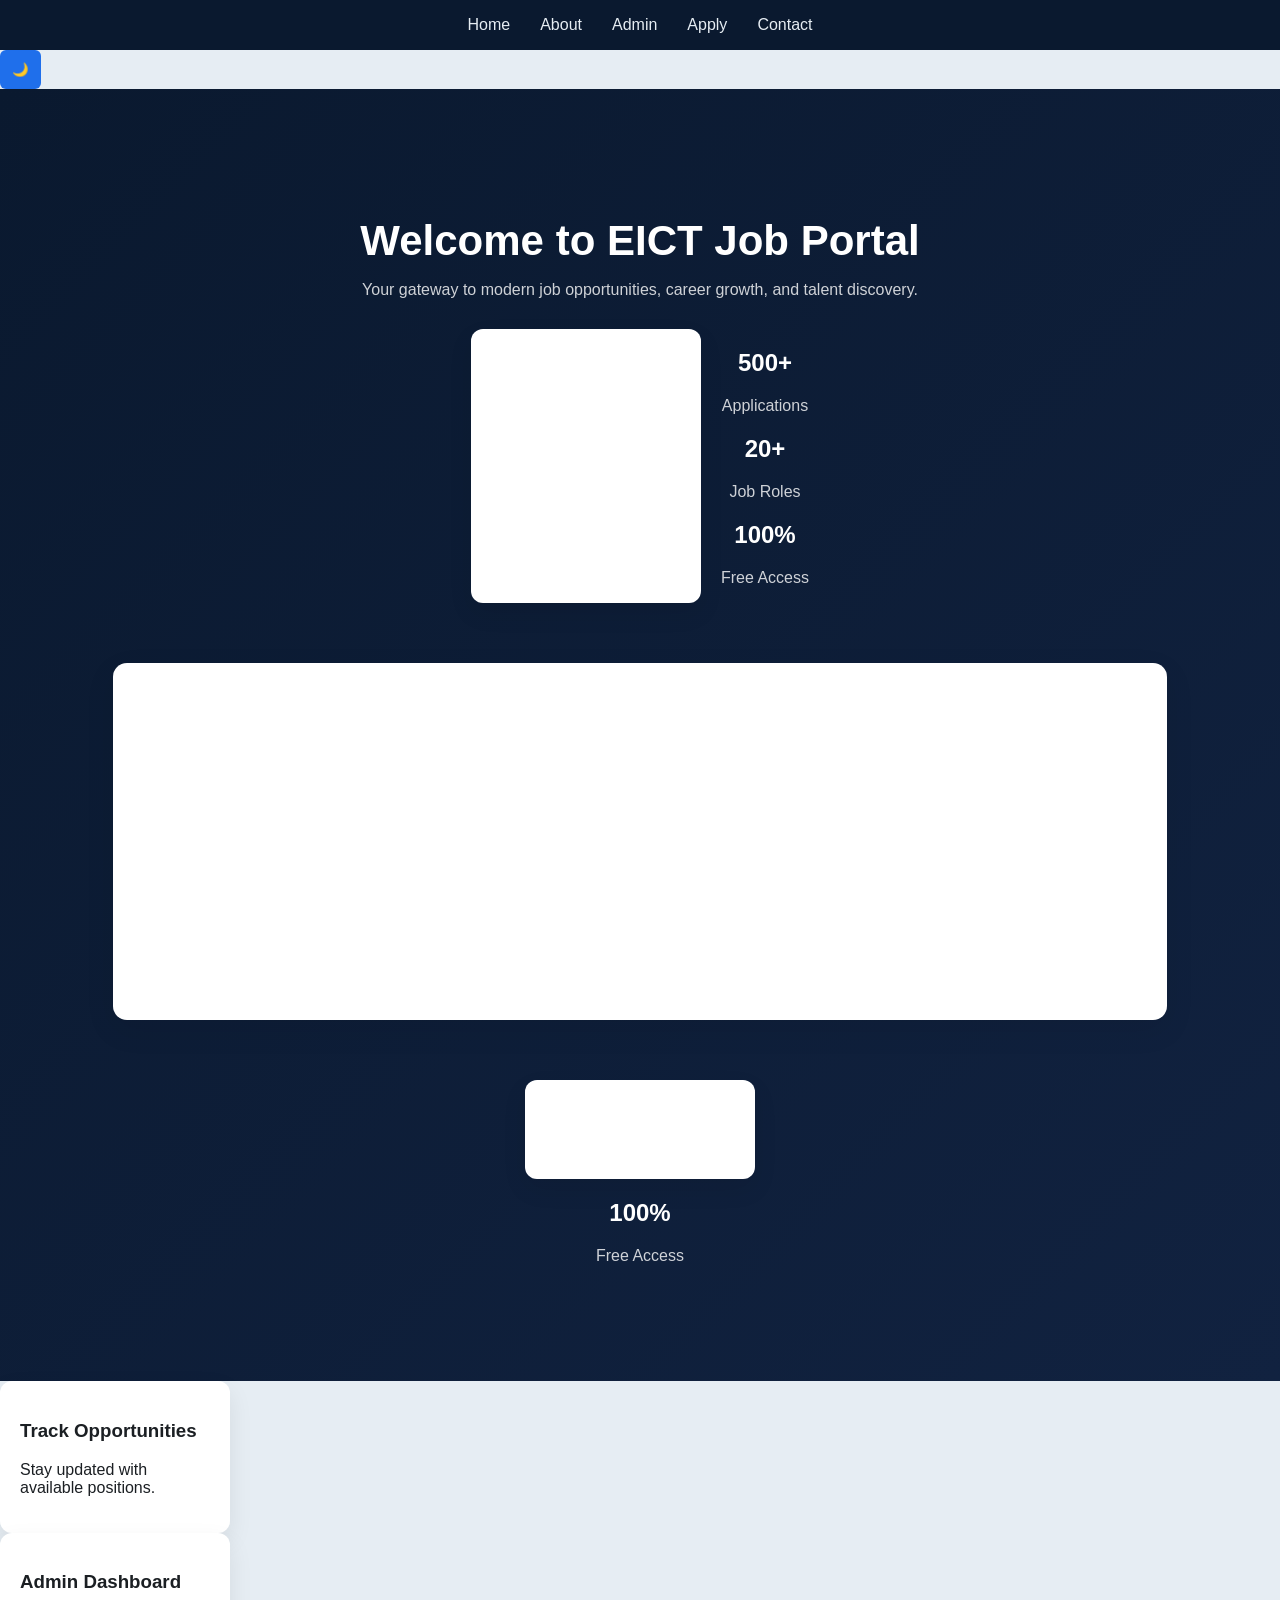
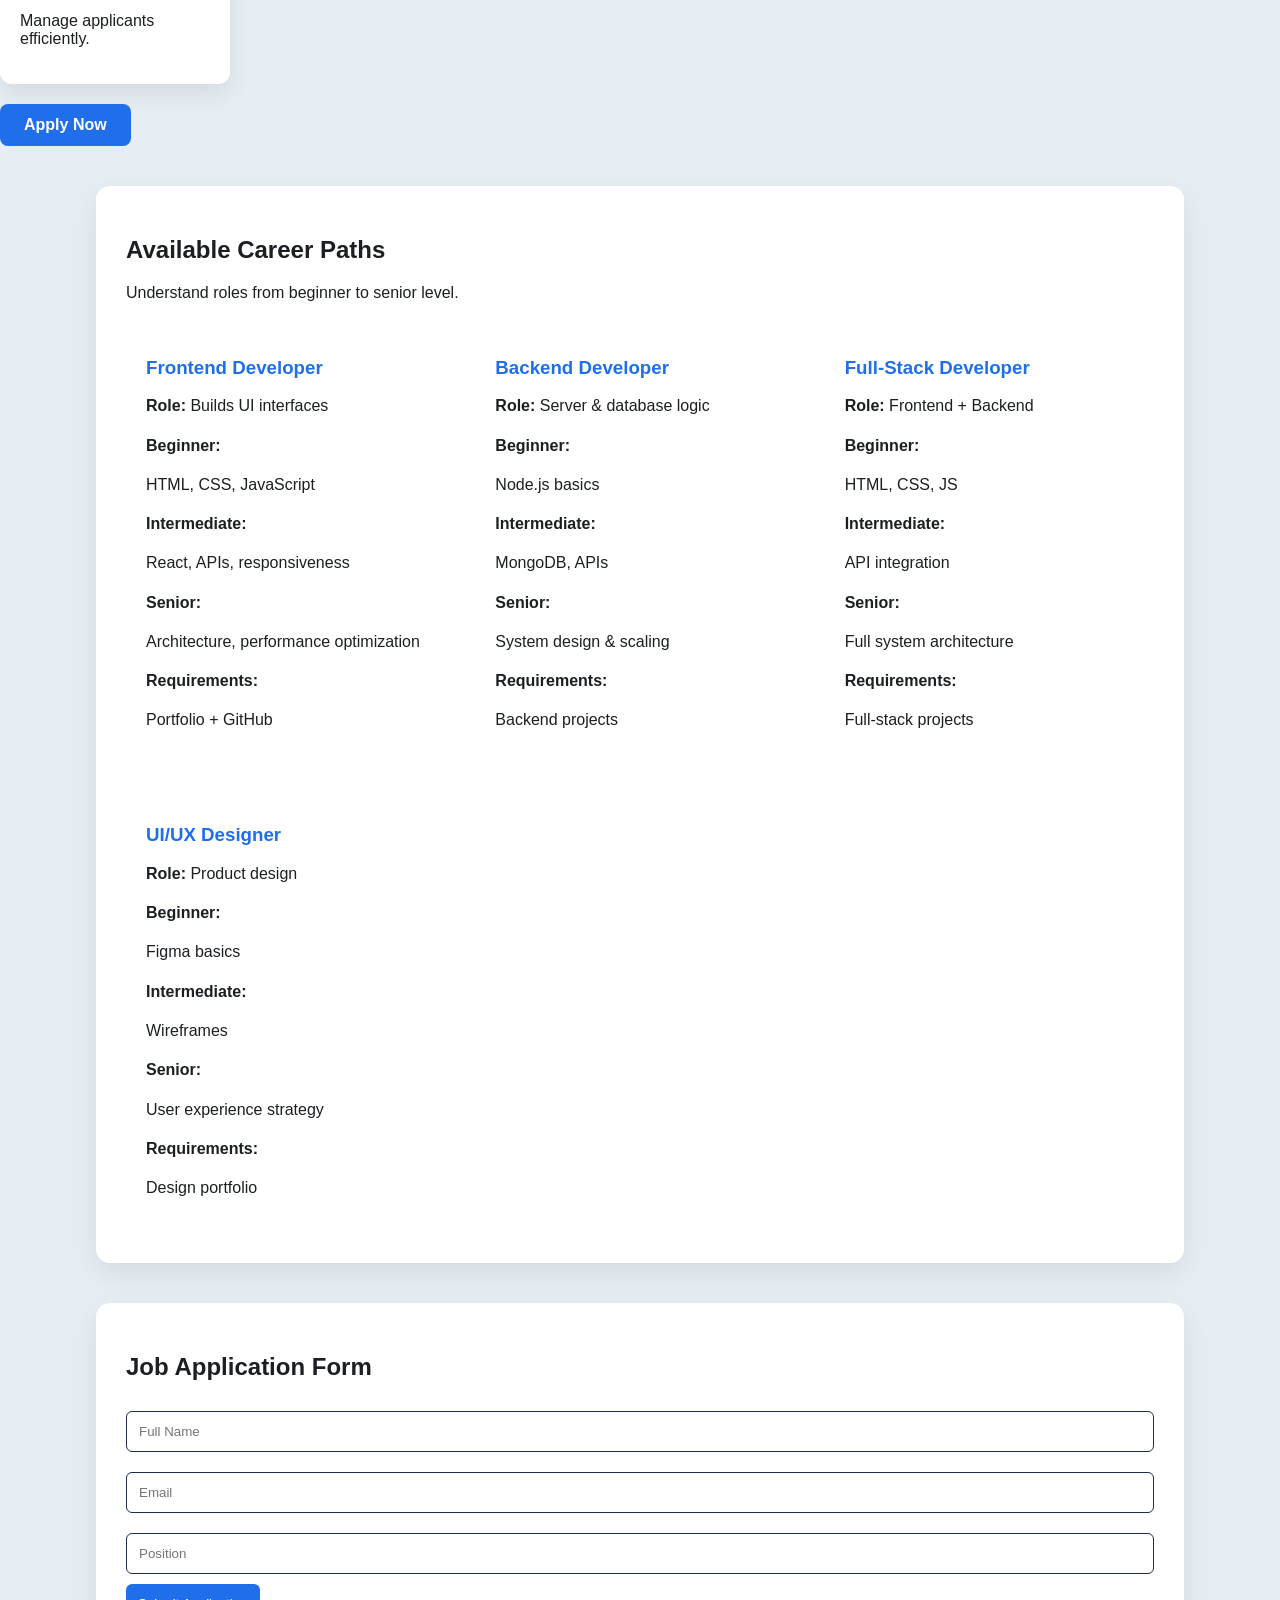
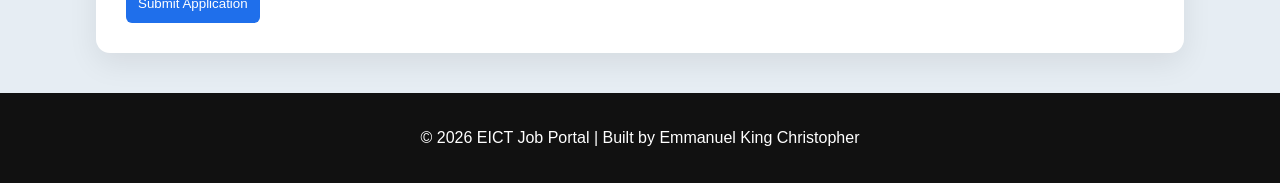
==== commit 8fd50e24: "Added Contact section" ====
--- a/index.html
+++ b/index.html
@@ -17,6 +17,7 @@
         <a href="about.html">About</a>
         <a href="admin.html">Admin</a>
         <a href="apply.html">Apply</a>
+        <a href="contact.html">Contact</a>
     </div>
 
     <!-- DARK MODE TOGGLE -->
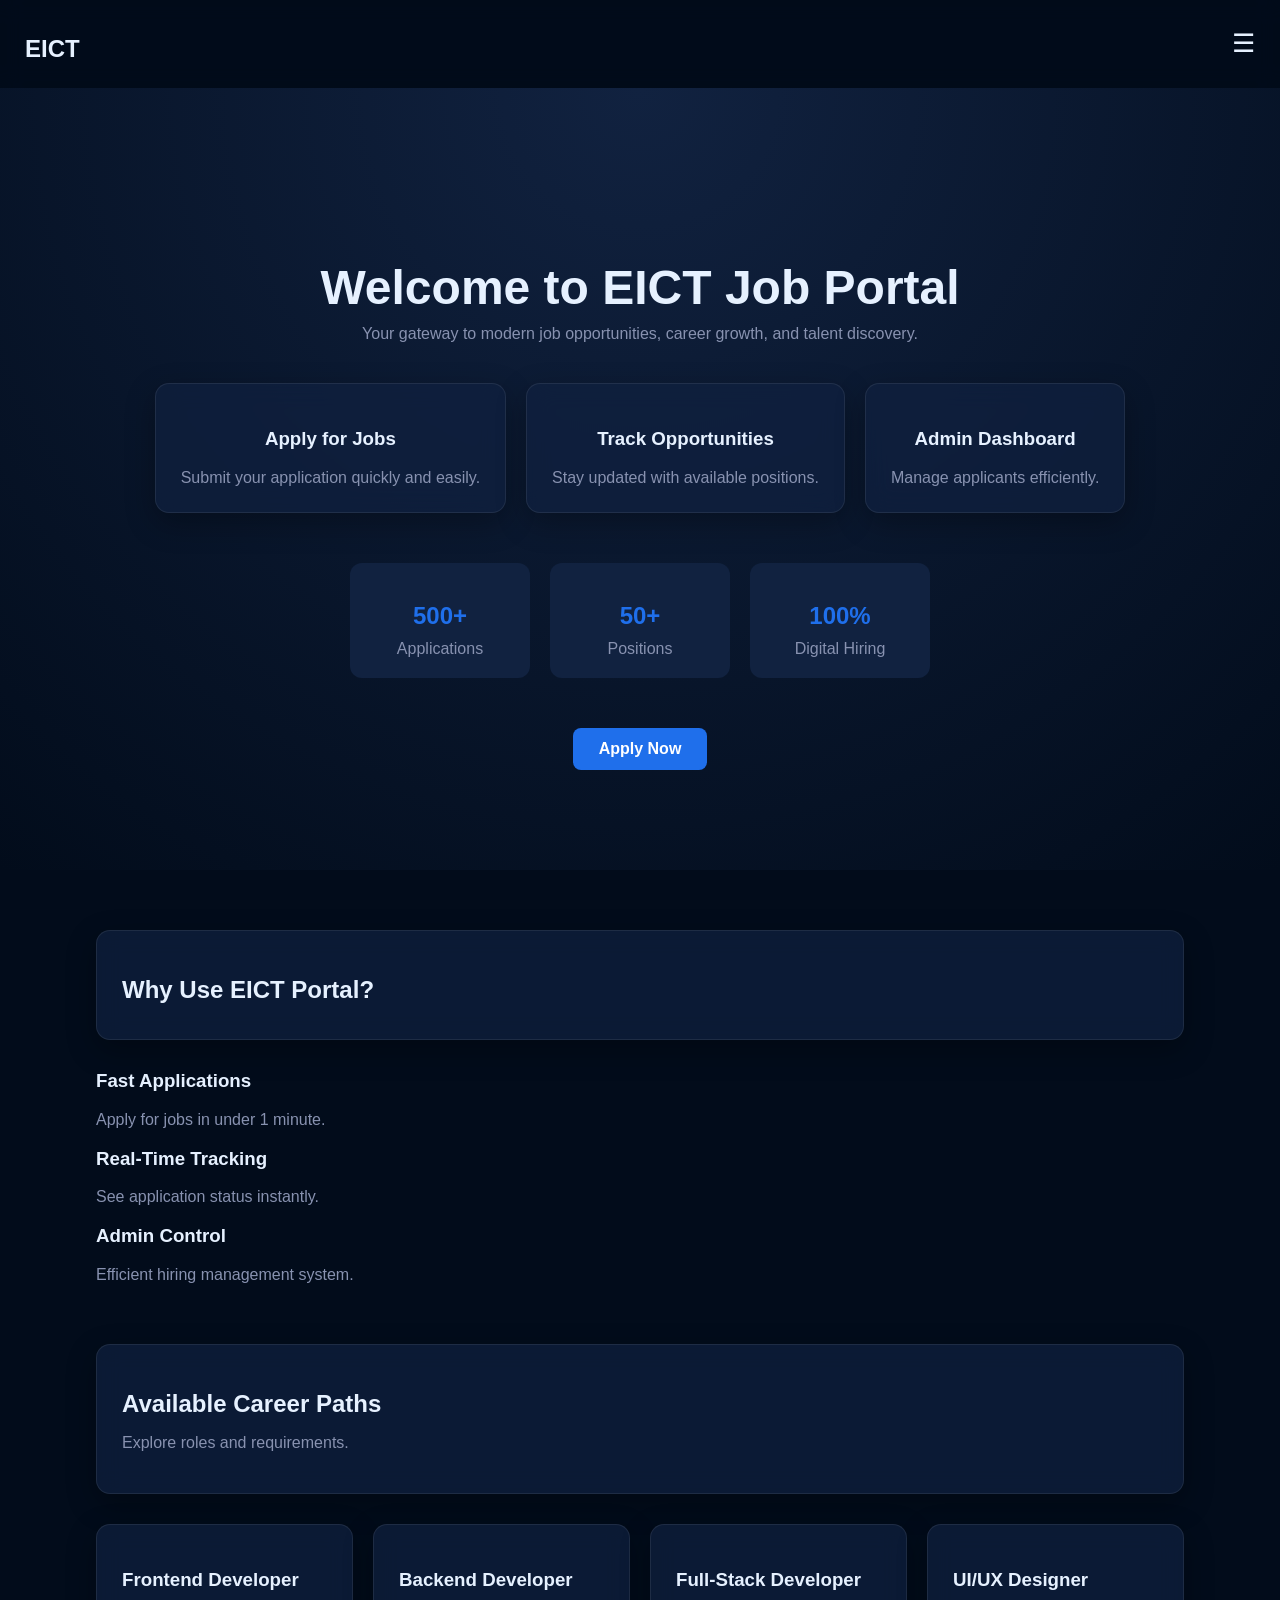
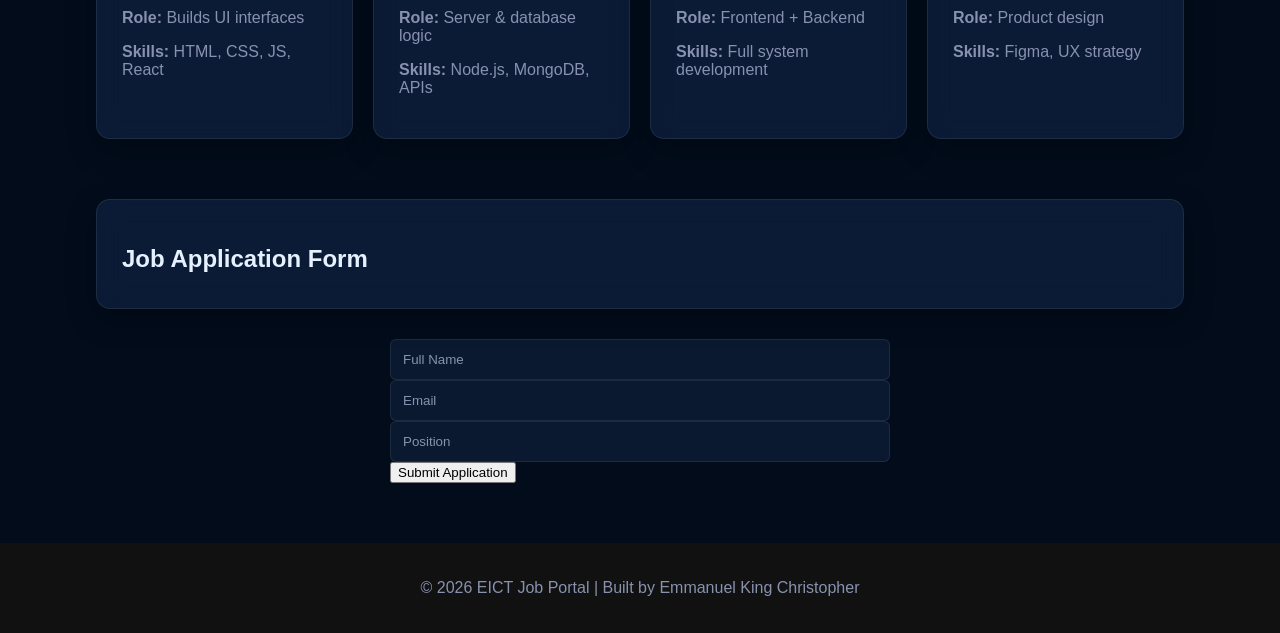
==== commit 18f0fd8c: "Major Update to the Frontend" ====
--- a/index.html
+++ b/index.html
@@ -8,271 +8,221 @@
 
 <body>
 
-    <!-- LOADER -->
-    <div id="loader"></div>
-
-    <!-- NAV -->
-    <div class="nav">
+<!-- LOADER -->
+<div id="loader"></div>
+
+<!-- NAV -->
+<div class="nav">
+    <h2 class="logo">EICT</h2>
+
+    <div class="menu-icon" onclick="toggleMenu()">☰</div>
+
+    <div class="menu" id="menu">
         <a href="index.html">Home</a>
-        <a href="about.html">About</a>
-        <a href="admin.html">Admin</a>
         <a href="apply.html">Apply</a>
         <a href="contact.html">Contact</a>
-    </div>
-
-    <!-- DARK MODE TOGGLE -->
-    <button onclick="toggleDarkMode()" id="darkBtn">🌙</button>
-
-    <!-- HERO -->
-    <div class="hero">
-        <h1>Welcome to EICT Job Portal</h1>
-        <p>Your gateway to modern job opportunities, career growth, and talent discovery.</p>
-
-        <div class="hero-cards">
-            <div class="card">
-                <h3>Apply for Jobs</h3>
-                <p>Submit your application quickly and easily.</p>
-            </div>
-
-        <div class="stats">
-            <div class="stat-box">
-                <h2>500+</h2>
-                <p>Applications</p>
-            </div>
-
-            <div class="stat-box">
-                <h2>20+</h2>
-                <p>Job Roles</p>
-            </div>
-
-            <div class="stat-box">
-                <h2>100%</h2>
-                <p>Free Access</p>
-            </div>
-        </div>
-
-        <div class="container">
-            <h2>Why Use EICT Portal?</h2>
-
-            <div class="features-grid">
-
-                <div class="feature-card">
-                    <h3>Fast Applications</h3>
-                    <p>Apply for jobs in under 1 minute.</p>
-                </div>
-
-                <div class="feature-card">
-                    <h3>Real-Time Tracking</h3>
-                    <p>See application status instantly.</p>
-                </div>
-
-                <div class="feature-card">
-                    <h3>Admin Control</h3>
-                    <p>Efficient hiring management system.</p>
-                </div>
-            </div>
+        <a href="admin.html">Admin</a>
+        <a href="about.html">About</a>
+        <button onclick="toggleDarkMode()">🌙 Dark Mode</button>
+    </div>
+</div>
+
+<!-- HERO -->
+<div class="hero">
+    <h1>Welcome to EICT Job Portal</h1>
+    <p>Your gateway to modern job opportunities, career growth, and talent discovery.</p>
+
+    <div class="hero-cards">
+        <div class="card">
+            <h3>Apply for Jobs</h3>
+            <p>Submit your application quickly and easily.</p>
         </div>
 
         <div class="card">
             <h3>Track Opportunities</h3>
-        </div>
-    </div>
-
-    <div class="stat-box">
-        <h2>100%</h2>
-        <p>Free Access</p>
-    </div>
-</div>
-
-            <div class="card">
-                <h3>Track Opportunities</h3>
-                <p>Stay updated with available positions.</p>
-            </div>
-
-            <div class="card">
-                <h3>Admin Dashboard</h3>
-                <p>Manage applicants efficiently.</p>
-            </div>
-        </div>
-
-        <a href="#apply" class="btn">Apply Now</a>
-    </div>
-
-    <!-- CAREER POSITIONS -->
-    <div class="container">
-
+            <p>Stay updated with available positions.</p>
+        </div>
+
+        <div class="card">
+            <h3>Admin Dashboard</h3>
+            <p>Manage applicants efficiently.</p>
+        </div>
+    </div>
+
+    <div class="stats">
+        <div class="stat-box">
+            <h2>500+</h2>
+            <p>Applications</p>
+        </div>
+
+        <div class="stat-box">
+            <h2>50+</h2>
+            <p>Positions</p>
+        </div>
+
+        <div class="stat-box">
+            <h2>100%</h2>
+            <p>Digital Hiring</p>
+        </div>
+    </div>
+
+    <a href="#apply" class="btn">Apply Now</a>
+</div>
+
+<!-- WHY SECTION -->
+<div class="container">
+    <div class="section">
+        <h2>Why Use EICT Portal?</h2>
+    </div>
+
+    <div class="features-grid">
+        <div class="feature-card">
+            <h3>Fast Applications</h3>
+            <p>Apply for jobs in under 1 minute.</p>
+        </div>
+
+        <div class="feature-card">
+            <h3>Real-Time Tracking</h3>
+            <p>See application status instantly.</p>
+        </div>
+
+        <div class="feature-card">
+            <h3>Admin Control</h3>
+            <p>Efficient hiring management system.</p>
+        </div>
+    </div>
+</div>
+
+<!-- CAREERS -->
+<div class="container">
+    <div class="section">
         <h2>Available Career Paths</h2>
-        <p>Understand roles from beginner to senior level.</p>
-
-        <div class="career-grid">
-
-            <div class="career-card">
-                <h3>Frontend Developer</h3>
-                <p><strong>Role:</strong> Builds UI interfaces</p>
-
-                <h4>Beginner:</h4>
-                <p>HTML, CSS, JavaScript</p>
-
-                <h4>Intermediate:</h4>
-                <p>React, APIs, responsiveness</p>
-
-                <h4>Senior:</h4>
-                <p>Architecture, performance optimization</p>
-
-                <h4>Requirements:</h4>
-                <p>Portfolio + GitHub</p>
-            </div>
-
-            <div class="career-card">
-                <h3>Backend Developer</h3>
-                <p><strong>Role:</strong> Server & database logic</p>
-
-                <h4>Beginner:</h4>
-                <p>Node.js basics</p>
-
-                <h4>Intermediate:</h4>
-                <p>MongoDB, APIs</p>
-
-                <h4>Senior:</h4>
-                <p>System design & scaling</p>
-
-                <h4>Requirements:</h4>
-                <p>Backend projects</p>
-            </div>
-
-            <div class="career-card">
-                <h3>Full-Stack Developer</h3>
-                <p><strong>Role:</strong> Frontend + Backend</p>
-
-                <h4>Beginner:</h4>
-                <p>HTML, CSS, JS</p>
-
-                <h4>Intermediate:</h4>
-                <p>API integration</p>
-
-                <h4>Senior:</h4>
-                <p>Full system architecture</p>
-
-                <h4>Requirements:</h4>
-                <p>Full-stack projects</p>
-            </div>
-
-            <div class="career-card">
-                <h3>UI/UX Designer</h3>
-                <p><strong>Role:</strong> Product design</p>
-
-                <h4>Beginner:</h4>
-                <p>Figma basics</p>
-
-                <h4>Intermediate:</h4>
-                <p>Wireframes</p>
-
-                <h4>Senior:</h4>
-                <p>User experience strategy</p>
-
-                <h4>Requirements:</h4>
-                <p>Design portfolio</p>
-            </div>
-
-        </div>
-
-    </div>
-
-    <!-- FORM -->
-    <div class="container" id="apply">
+        <p>Explore roles and requirements.</p>
+    </div>
+
+    <div class="career-grid">
+
+        <div class="career-card">
+            <h3>Frontend Developer</h3>
+            <p><strong>Role:</strong> Builds UI interfaces</p>
+            <p><strong>Skills:</strong> HTML, CSS, JS, React</p>
+        </div>
+
+        <div class="career-card">
+            <h3>Backend Developer</h3>
+            <p><strong>Role:</strong> Server & database logic</p>
+            <p><strong>Skills:</strong> Node.js, MongoDB, APIs</p>
+        </div>
+
+        <div class="career-card">
+            <h3>Full-Stack Developer</h3>
+            <p><strong>Role:</strong> Frontend + Backend</p>
+            <p><strong>Skills:</strong> Full system development</p>
+        </div>
+
+        <div class="career-card">
+            <h3>UI/UX Designer</h3>
+            <p><strong>Role:</strong> Product design</p>
+            <p><strong>Skills:</strong> Figma, UX strategy</p>
+        </div>
+
+    </div>
+</div>
+
+<!-- APPLICATION FORM -->
+<div class="container" id="apply">
+    <div class="section">
         <h2>Job Application Form</h2>
-
-        <form id="jobForm">
-            <input type="text" id="name" placeholder="Full Name" required>
-            <input type="email" id="email" placeholder="Email" required>
-            <input type="text" id="position" placeholder="Position" required>
-
-            <button type="submit">Submit Application</button>
-            <p id="loading" style="display:none; color:blue;">Submitting application...</p>
-        </form>
-    </div>
-
-    <!-- TOAST -->
-    <div id="toast" class="toast"></div>
-
-    <!-- SCRIPT -->
-    <script>
-        // ================= DARK MODE =================
-        function toggleDarkMode() {
-            document.body.classList.toggle("dark");
-
-            if (document.body.classList.contains("dark")) {
-                localStorage.setItem("theme", "dark");
-            } else {
-                localStorage.setItem("theme", "light");
-            }
-        }
-
-        // ================= PAGE INIT =================
-        window.addEventListener("load", () => {
-
-            // theme restore
-            if (localStorage.getItem("theme") === "dark") {
-                document.body.classList.add("dark");
-            }
-
-            // hide loader
-            const loader = document.getElementById("loader");
-            if (loader) loader.style.display = "none";
+    </div>
+
+    <form id="jobForm">
+        <input type="text" id="name" placeholder="Full Name" required>
+        <input type="email" id="email" placeholder="Email" required>
+        <input type="text" id="position" placeholder="Position" required>
+
+        <button type="submit">Submit Application</button>
+        <p id="loading" style="display:none; color:blue;">Submitting application...</p>
+    </form>
+</div>
+
+<!-- TOAST -->
+<div id="toast" class="toast"></div>
+
+<!-- SCRIPT -->
+<script>
+function toggleDarkMode() {
+    document.body.classList.toggle("dark");
+
+    if (document.body.classList.contains("dark")) {
+        localStorage.setItem("theme", "dark");
+    } else {
+        localStorage.setItem("theme", "light");
+    }
+}
+
+window.addEventListener("load", () => {
+    if (localStorage.getItem("theme") === "dark") {
+        document.body.classList.add("dark");
+    }
+
+    const loader = document.getElementById("loader");
+    if (loader) loader.style.display = "none";
+});
+
+function showToast(message) {
+    const toast = document.getElementById("toast");
+    toast.innerText = message;
+    toast.classList.add("show");
+
+    setTimeout(() => {
+        toast.classList.remove("show");
+    }, 3000);
+}
+
+document.getElementById("jobForm").addEventListener("submit", async function(e) {
+    e.preventDefault();
+
+    const loading = document.getElementById("loading");
+    const button = this.querySelector("button");
+
+    loading.style.display = "block";
+    button.disabled = true;
+
+    const data = {
+        name: document.getElementById("name").value,
+        email: document.getElementById("email").value,
+        position: document.getElementById("position").value
+    };
+
+    try {
+        await fetch("https://eict-job-portal-backend.onrender.com/apply", {
+            method: "POST",
+            headers: {
+                "Content-Type": "application/json"
+            },
+            body: JSON.stringify(data)
         });
 
-        // ================= TOAST =================
-        function showToast(message) {
-            const toast = document.getElementById("toast");
-            toast.innerText = message;
-            toast.classList.add("show");
-
-            setTimeout(() => {
-                toast.classList.remove("show");
-            }, 3000);
-        }
-
-        // ================= FORM SUBMIT =================
-        document.getElementById("jobForm").addEventListener("submit", async function(e) {
-            e.preventDefault();
-
-            const loading = document.getElementById("loading");
-            const button = this.querySelector("button");
-
-            loading.style.display = "block";
-            button.disabled = true;
-
-            const data = {
-                name: document.getElementById("name").value,
-                email: document.getElementById("email").value,
-                position: document.getElementById("position").value
-            };
-
-            try {
-                await fetch("https://eict-job-portal-backend.onrender.com/apply", {
-                    method: "POST",
-                    headers: {
-                        "Content-Type": "application/json"
-                    },
-                    body: JSON.stringify(data)
-                });
-
-                showToast("Application submitted successfully ✅");
-                this.reset();
-
-            } catch (err) {
-                showToast("Error submitting application ❌");
-            }
-
-            loading.style.display = "none";
-            button.disabled = false;
-        });
-    </script>
-
-    <!-- FOOTER -->
-    <footer style="text-align:center; padding:20px; margin-top:40px; background:#111; color:white;">
-        <p>© 2026 EICT Job Portal | Built by Emmanuel King Christopher</p>
-    </footer>
+        showToast("Application submitted successfully ✅");
+        this.reset();
+
+    } catch (err) {
+        showToast("Error submitting application ❌");
+    }
+
+    loading.style.display = "none";
+    button.disabled = false;
+});
+
+function toggleMenu() {
+    document.getElementById("menu").classList.toggle("show");
+}
+</script>
+
+<!-- FOOTER -->
+<footer style="text-align:center; padding:20px; margin-top:40px; background:#111; color:white;">
+    <p>© 2026 EICT Job Portal | Built by Emmanuel King Christopher</p>
+</footer>
 
 </body>
 </html>
--- a/style.css
+++ b/style.css
@@ -1,29 +1,30 @@
 /* =====================
-   ROOT THEME (NAVY SYSTEM)
+   ROOT THEME (PREMIUM NAVY)
 ===================== */
 :root {
-    --primary: #0a192f;
-    --secondary: #112240;
+    --primary: #020c1b;
+    --secondary: #0a192f;
+    --card: #112240;
     --accent: #1f6feb;
-    --light: #e6edf3;
-    --white: #ffffff;
-    --border: #1d2d50;
+    --text: #e6f1ff;
+    --muted: #8892b0;
+    --border: rgba(255,255,255,0.08);
 }
 
 /* =====================
    BASE
 ===================== */
 body {
-    font-family: "Segoe UI", Tahoma, Geneva, Verdana, sans-serif;
+    font-family: "Segoe UI", sans-serif;
     margin: 0;
-    background: var(--light);
-    color: #1b1f23;
+    background: var(--primary);
+    color: var(--text);
     animation: fadeIn 0.4s ease-in;
 }
 
 * {
     box-sizing: border-box;
-    transition: all 0.2s ease;
+    transition: all 0.25s ease;
 }
 
 /* =====================
@@ -39,24 +40,63 @@
 }
 
 /* =====================
-   NAVBAR
+   NAVBAR (PREMIUM)
 ===================== */
 .nav {
-    background: var(--primary);
-    padding: 16px;
-    display: flex;
-    justify-content: center;
-    gap: 30px;
-}
-
-.nav a {
-    color: var(--light);
+    position: sticky;
+    top: 0;
+    display: flex;
+    justify-content: space-between;
+    align-items: center;
+    padding: 15px 25px;
+    background: rgba(2,12,27,0.7);
+    backdrop-filter: blur(10px);
+    z-index: 1000;
+}
+
+.logo {
+    font-weight: bold;
+}
+
+/* HAMBURGER */
+.menu-icon {
+    font-size: 26px;
+    cursor: pointer;
+}
+
+/* DROPDOWN MENU */
+.menu {
+    position: absolute;
+    top: 60px;
+    right: 20px;
+    background: var(--card);
+    display: none;
+    flex-direction: column;
+    padding: 15px;
+    border-radius: 12px;
+    width: 200px;
+    box-shadow: 0 10px 30px rgba(0,0,0,0.4);
+}
+
+.menu a,
+.menu button {
+    color: var(--text);
+    padding: 10px;
+    border-radius: 6px;
     text-decoration: none;
-    font-weight: 500;
-}
-
-.nav a:hover {
-    color: var(--accent);
+    background: none;
+    border: none;
+    text-align: left;
+    cursor: pointer;
+}
+
+.menu a:hover,
+.menu button:hover {
+    background: var(--accent);
+}
+
+.menu.show {
+    display: flex;
 }
 
 /* =====================
@@ -64,18 +104,19 @@
 ===================== */
 .hero {
     text-align: center;
-    padding: 100px 20px;
-    background: linear-gradient(135deg, var(--primary), var(--secondary));
-    color: var(--white);
+    padding: 140px 20px 100px;
+    background: radial-gradient(circle at top, #112240, #020c1b);
 }
 
 .hero h1 {
-    font-size: 42px;
+    font-size: 48px;
     margin-bottom: 10px;
 }
 
 .hero p {
-    opacity: 0.8;
+    color: var(--muted);
+    max-width: 600px;
+    margin: auto;
 }
 
 /* HERO CARDS */
@@ -83,20 +124,29 @@
     display: flex;
     justify-content: center;
     gap: 20px;
-    margin-top: 30px;
+    margin-top: 40px;
     flex-wrap: wrap;
 }
 
-.card {
-    background: var(--white);
-    padding: 20px;
-    width: 230px;
-    border-radius: 12px;
-    box-shadow: 0 10px 25px rgba(0,0,0,0.08);
-}
-
-.card:hover {
-    transform: translateY(-6px);
+/* =====================
+   GLASS CARDS (GLOBAL)
+===================== */
+.card,
+.career-card,
+.about-card,
+.section,
+#applications div {
+    background: rgba(17, 34, 64, 0.7);
+    backdrop-filter: blur(12px);
+    border-radius: 14px;
+    padding: 25px;
+    border: 1px solid var(--border);
+    box-shadow: 0 10px 30px rgba(0,0,0,0.3);
+}
+
+.card:hover,
+.career-card:hover {
+    transform: translateY(-8px);
 }
 
 /* =====================
@@ -104,53 +154,152 @@
 ===================== */
 .btn {
     display: inline-block;
-    padding: 12px 24px;
-    margin-top: 20px;
+    padding: 12px 26px;
+    border-radius: 8px;
+    font-weight: 600;
     background: var(--accent);
     color: white;
-    border-radius: 8px;
     text-decoration: none;
-    font-weight: 600;
-}
-
+    border: none;
+}
+
+.btn.secondary {
+    background: transparent;
+    border: 1px solid var(--accent);
+}
+
+button:hover,
 .btn:hover {
-    opacity: 0.9;
-}
-
-button {
-    background: var(--accent);
-    color: white;
-    border: none;
+    transform: scale(1.05);
+    box-shadow: 0 5px 20px rgba(31,111,235,0.4);
+}
+
+/* =====================
+   CONTAINER
+===================== */
+.container {
+    width: 85%;
+    margin: 60px auto;
+}
+
+.section {
+    margin-bottom: 30px;
+}
+
+/* =====================
+   STATS (PREMIUM)
+===================== */
+.stats {
+    display: flex;
+    justify-content: center;
+    gap: 20px;
+    margin: 50px 0;
+    flex-wrap: wrap;
+}
+
+.stat-box {
+    background: var(--card);
+    padding: 20px;
+    border-radius: 12px;
+    text-align: center;
+    width: 180px;
+}
+
+.stat-box h2 {
+    color: var(--accent);
+}
+
+/* =====================
+   FORMS (UPGRADED)
+===================== */
+form {
+    max-width: 500px;
+    margin: auto;
+}
+
+.form-group {
+    margin-bottom: 15px;
+}
+
+input,
+select {
+    width: 100%;
     padding: 12px;
     border-radius: 6px;
-    cursor: pointer;
-}
-
-button:hover {
-    opacity: 0.85;
-}
-
-/* =====================
-   CONTAINER
-===================== */
-.container {
-    width: 85%;
-    margin: 40px auto;
-    background: var(--white);
+    border: 1px solid var(--border);
+    background: var(--secondary);
+    color: var(--text);
+}
+
+input::placeholder {
+    color: var(--muted);
+}
+
+/* =====================
+   ABOUT / TEAM
+===================== */
+.about-grid,
+.career-grid {
+    display: grid;
+    grid-template-columns: repeat(auto-fit, minmax(250px, 1fr));
+    gap: 20px;
+}
+
+.about-card img {
+    width: 110px;
+    height: 110px;
+    border-radius: 50%;
+    border: 3px solid var(--accent);
+}
+
+/* =====================
+   ADMIN DASHBOARD
+===================== */
+.admin-layout {
+    display: flex;
+    min-height: 100vh;
+}
+
+.sidebar {
+    width: 240px;
+    background: var(--secondary);
+    padding: 20px;
+}
+
+.sidebar a {
+    display: block;
+    color: var(--text);
+    padding: 10px;
+    border-radius: 6px;
+    margin-bottom: 10px;
+}
+
+.sidebar a:hover,
+.sidebar .active {
+    background: var(--accent);
+}
+
+.main {
+    flex: 1;
     padding: 30px;
-    border-radius: 14px;
-    box-shadow: 0 10px 30px rgba(0,0,0,0.08);
-}
-
-/* =====================
-   FORMS
-===================== */
-input {
-    width: 100%;
-    padding: 12px;
-    margin: 10px 0;
-    border: 1px solid var(--border);
-    border-radius: 6px;
+}
+
+/* =====================
+   MODAL
+===================== */
+.modal {
+    display: none;
+    position: fixed;
+    inset: 0;
+    background: rgba(0,0,0,0.6);
+}
+
+.modal-content {
+    background: var(--card);
+    padding: 20px;
+    width: 320px;
+    margin: auto;
+    border-radius: 10px;
 }
 
 /* =====================
@@ -159,7 +308,7 @@
 #loader {
     position: fixed;
     inset: 0;
-    background: white;
+    background: var(--primary);
     display: flex;
     justify-content: center;
     align-items: center;
@@ -194,147 +343,27 @@
 }
 
 /* =====================
-   ABOUT
-===================== */
-.about-grid {
-    display: grid;
-    grid-template-columns: repeat(auto-fit, minmax(250px, 1fr));
-    gap: 20px;
-}
-
-.about-card {
-    background: var(--white);
-    padding: 20px;
-    border-radius: 12px;
-    text-align: center;
-}
-
-.about-card img {
-    width: 110px;
-    height: 110px;
-    border-radius: 50%;
-    border: 3px solid var(--accent);
-}
-
-/* =====================
-   CAREERS
-===================== */
-.career-grid {
-    display: grid;
-    grid-template-columns: repeat(auto-fit, minmax(260px, 1fr));
-    gap: 20px;
-}
-
-.career-card {
-    background: var(--white);
-    padding: 20px;
-    border-radius: 12px;
-}
-
-.career-card h3 {
-    color: var(--accent);
-}
-
-/* =====================
-   ADMIN DASHBOARD
-===================== */
-.admin-layout {
-    display: flex;
-    min-height: 100vh;
-}
-
-.sidebar {
-    width: 240px;
-    background: var(--primary);
-    color: white;
-    padding: 20px;
-}
-
-.sidebar a {
-    display: block;
-    color: white;
-    padding: 10px;
-    border-radius: 6px;
+   TEXT
+===================== */
+h2 {
     margin-bottom: 10px;
 }
 
-.sidebar a:hover,
-.sidebar .active {
-    background: var(--accent);
-}
-
-.main {
-    flex: 1;
-    padding: 30px;
-    background: var(--light);
-}
-
-/* APPLICATION GRID */
-#applications {
-    display: grid;
-    grid-template-columns: repeat(auto-fit, minmax(250px, 1fr));
-    gap: 15px;
-}
-
-#applications div {
-    background: white;
-    padding: 15px;
-    border-radius: 10px;
-}
-
-/* =====================
-   MODAL
-===================== */
-.modal {
-    display: none;
-    position: fixed;
-    inset: 0;
-    background: rgba(0,0,0,0.5);
-}
-
-.modal-content {
-    background: white;
-    padding: 20px;
-    width: 300px;
-    margin: auto;
-    border-radius: 10px;
-}
-
-/* =====================
-   DARK MODE
-===================== */
-body.dark {
-    background: #020617;
-    color: #e2e8f0;
-}
-
-body.dark .container,
-body.dark .card,
-body.dark .career-card,
-body.dark .about-card,
-body.dark #applications div {
-    background: #0f172a;
-    color: white;
-}
-
-body.dark .sidebar {
-    background: #020617;
+p {
+    color: var(--muted);
 }
 
 /* =====================
    RESPONSIVE
 ===================== */
 @media (max-width: 768px) {
-    .nav {
-        flex-direction: column;
-    }
 
     .hero h1 {
-        font-size: 28px;
+        font-size: 30px;
     }
 
     .container {
-        width: 95%;
+        width: 92%;
     }
 
     .admin-layout {
@@ -344,4 +373,9 @@
     .sidebar {
         width: 100%;
     }
+
+    .stats {
+        flex-direction: column;
+        align-items: center;
+    }
 }
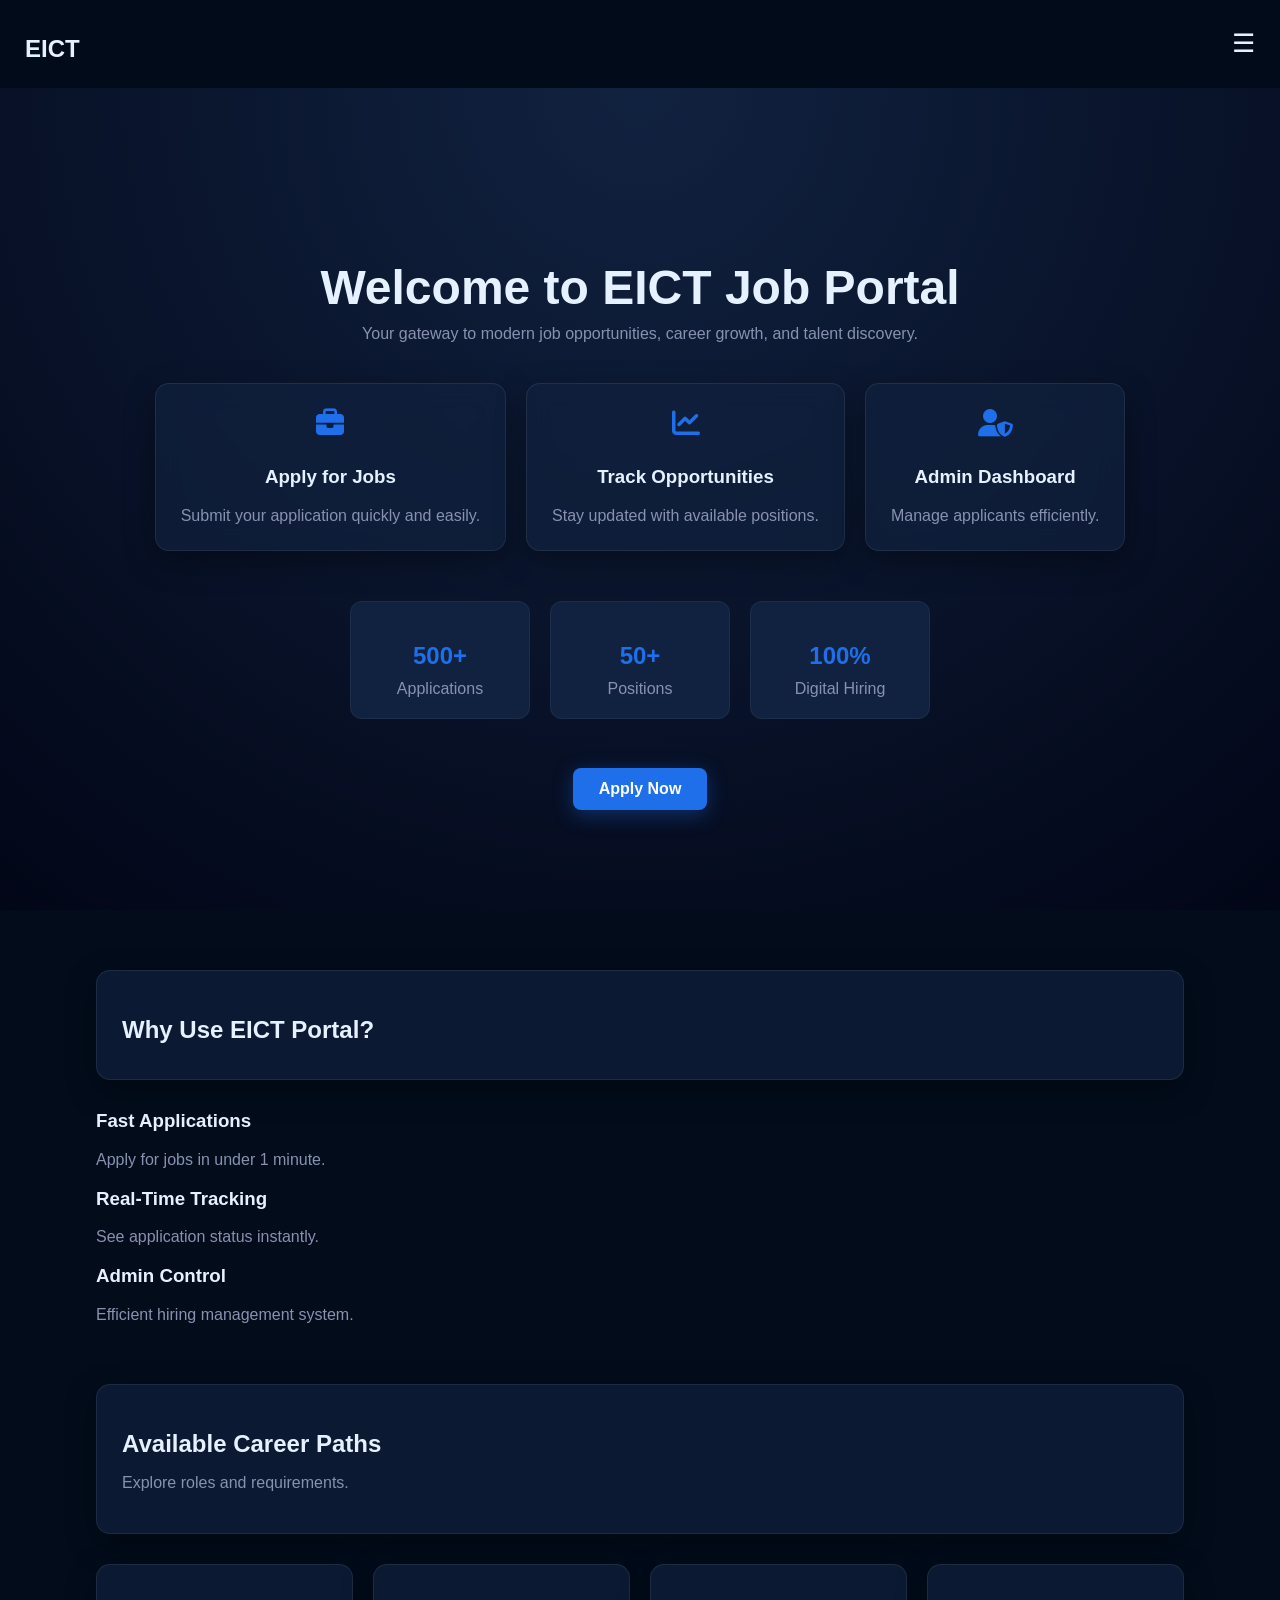
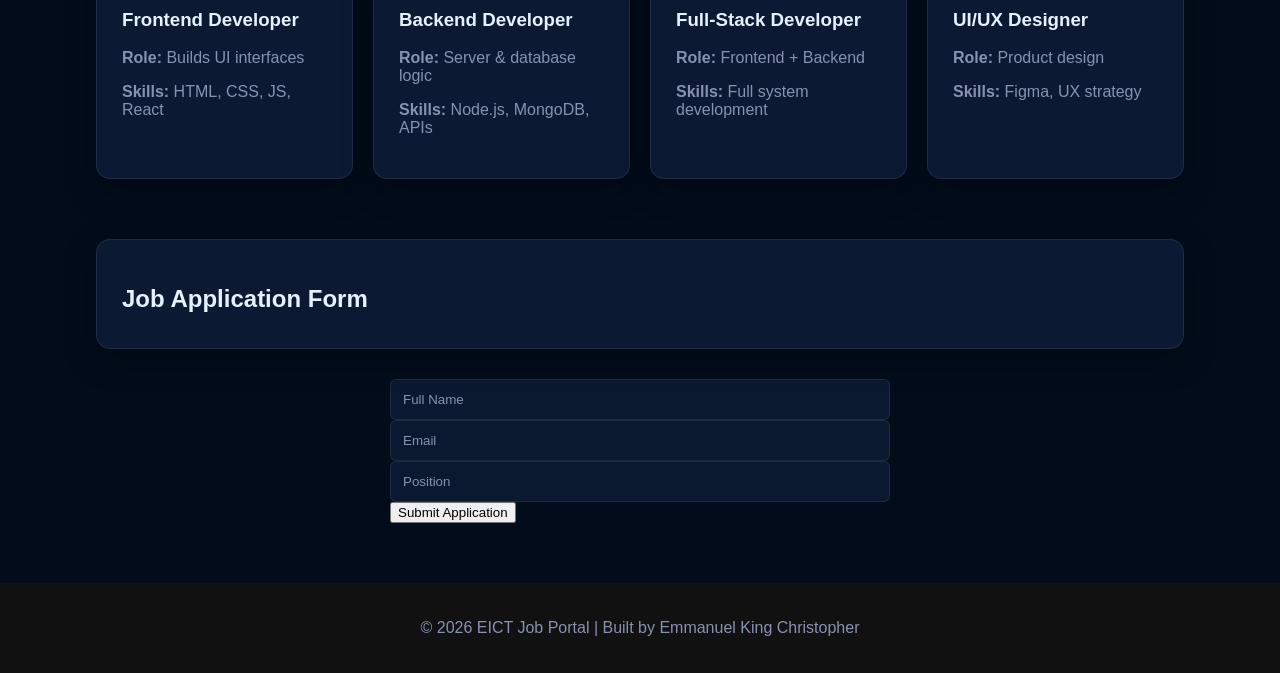
==== commit b283b6af: "New frontend design" ====
--- a/index.html
+++ b/index.html
@@ -4,6 +4,7 @@
     <meta charset="UTF-8">
     <title>EICT Job Portal</title>
     <link rel="stylesheet" href="style.css">
+    <link rel="stylesheet" href="https://cdnjs.cloudflare.com/ajax/libs/font-awesome/6.5.0/css/all.min.css">
 </head>
 
 <body>
@@ -34,16 +35,19 @@
 
     <div class="hero-cards">
         <div class="card">
+            <i class="fas fa-briefcase"></i>
             <h3>Apply for Jobs</h3>
             <p>Submit your application quickly and easily.</p>
         </div>
 
         <div class="card">
+            <i class="fas fa-chart-line"></i>
             <h3>Track Opportunities</h3>
             <p>Stay updated with available positions.</p>
         </div>
 
         <div class="card">
+            <i class="fas fa-user-shield"></i>
             <h3>Admin Dashboard</h3>
             <p>Manage applicants efficiently.</p>
         </div>
@@ -217,6 +221,19 @@
 function toggleMenu() {
     document.getElementById("menu").classList.toggle("show");
 }
+
+const observer = new IntersectionObserver(entries => {
+    entries.forEach(entry => {
+        if (entry.isIntersecting) {
+            entry.target.classList.add("show");
+        }
+    });
+});
+
+document.querySelectorAll(".card, .career-card, .feature-card").forEach(el => {
+    el.classList.add("hidden");
+    observer.observe(el);
+});
 </script>
 
 <!-- FOOTER -->
--- a/style.css
+++ b/style.css
@@ -105,7 +105,7 @@
 .hero {
     text-align: center;
     padding: 140px 20px 100px;
-    background: radial-gradient(circle at top, #112240, #020c1b);
+    background: radial-gradient(circle at top, #112240, #020617);
 }
 
 .hero h1 {
@@ -129,24 +129,106 @@
 }
 
 /* =====================
-   GLASS CARDS (GLOBAL)
+   GLASS CARDS (GLOBAL UPGRADED)
 ===================== */
 .card,
 .career-card,
 .about-card,
 .section,
 #applications div {
-    background: rgba(17, 34, 64, 0.7);
-    backdrop-filter: blur(12px);
+    background: rgba(17, 34, 64, 0.65);
+    backdrop-filter: blur(14px);
+    -webkit-backdrop-filter: blur(14px);
     border-radius: 14px;
     padding: 25px;
-    border: 1px solid var(--border);
-    box-shadow: 0 10px 30px rgba(0,0,0,0.3);
-}
-
+    border: 1px solid rgba(255,255,255,0.08);
+    box-shadow: 0 10px 30px rgba(0,0,0,0.35);
+    position: relative;
+    overflow: hidden;
+}
+
+/* SUBTLE GLOW LAYER */
+.card::before,
+.career-card::before,
+.section::before {
+    content: "";
+    position: absolute;
+    inset: 0;
+    background: linear-gradient(120deg, transparent, rgba(31,111,235,0.08), transparent);
+    opacity: 0;
+    transition: opacity 0.3s ease;
+}
+
+/* HOVER EFFECT */
 .card:hover,
 .career-card:hover {
-    transform: translateY(-8px);
+    transform: translateY(-8px) scale(1.01);
+    box-shadow: 0 20px 50px rgba(0,0,0,0.5);
+}
+
+.card:hover::before,
+.career-card:hover::before {
+    opacity: 1;
+}
+
+/* ICON */
+.card i {
+    font-size: 28px;
+    color: var(--accent);
+    margin-bottom: 10px;
+}
+
+/* =====================
+   MICRO UX IMPROVEMENTS
+===================== */
+
+/* BUTTON UPGRADE */
+.btn {
+    box-shadow: 0 5px 20px rgba(31,111,235,0.35);
+    transition: all 0.25s ease;
+}
+
+.btn:hover {
+    transform: translateY(-2px) scale(1.04);
+    box-shadow: 0 10px 30px rgba(31,111,235,0.5);
+}
+
+/* INPUT FOCUS EFFECT */
+input:focus,
+select:focus {
+    outline: none;
+    border: 1px solid var(--accent);
+    box-shadow: 0 0 0 2px rgba(31,111,235,0.2);
+}
+
+/* FORM GROUP SPACING */
+.form-group {
+    margin-bottom: 18px;
+}
+
+/* STAT BOX IMPROVEMENT */
+.stat-box {
+    background: rgba(17,34,64,0.6);
+    backdrop-filter: blur(10px);
+    padding: 20px;
+    border-radius: 12px;
+    text-align: center;
+    border: 1px solid rgba(255,255,255,0.05);
+}
+
+.stat-box h2 {
+    color: var(--accent);
+}
+
+/* MENU HOVER FEEL */
+.menu a:hover,
+.menu button:hover {
+    transform: translateX(4px);
+}
+
+/* SCROLL SMOOTH */
+html {
+    scroll-behavior: smooth;
 }
 
 /* =====================
@@ -171,7 +253,7 @@
 button:hover,
 .btn:hover {
     transform: scale(1.05);
-    box-shadow: 0 5px 20px rgba(31,111,235,0.4);
+    box-shadow: 0 5px 20px rgba(31,111,235,0.3);
 }
 
 /* =====================
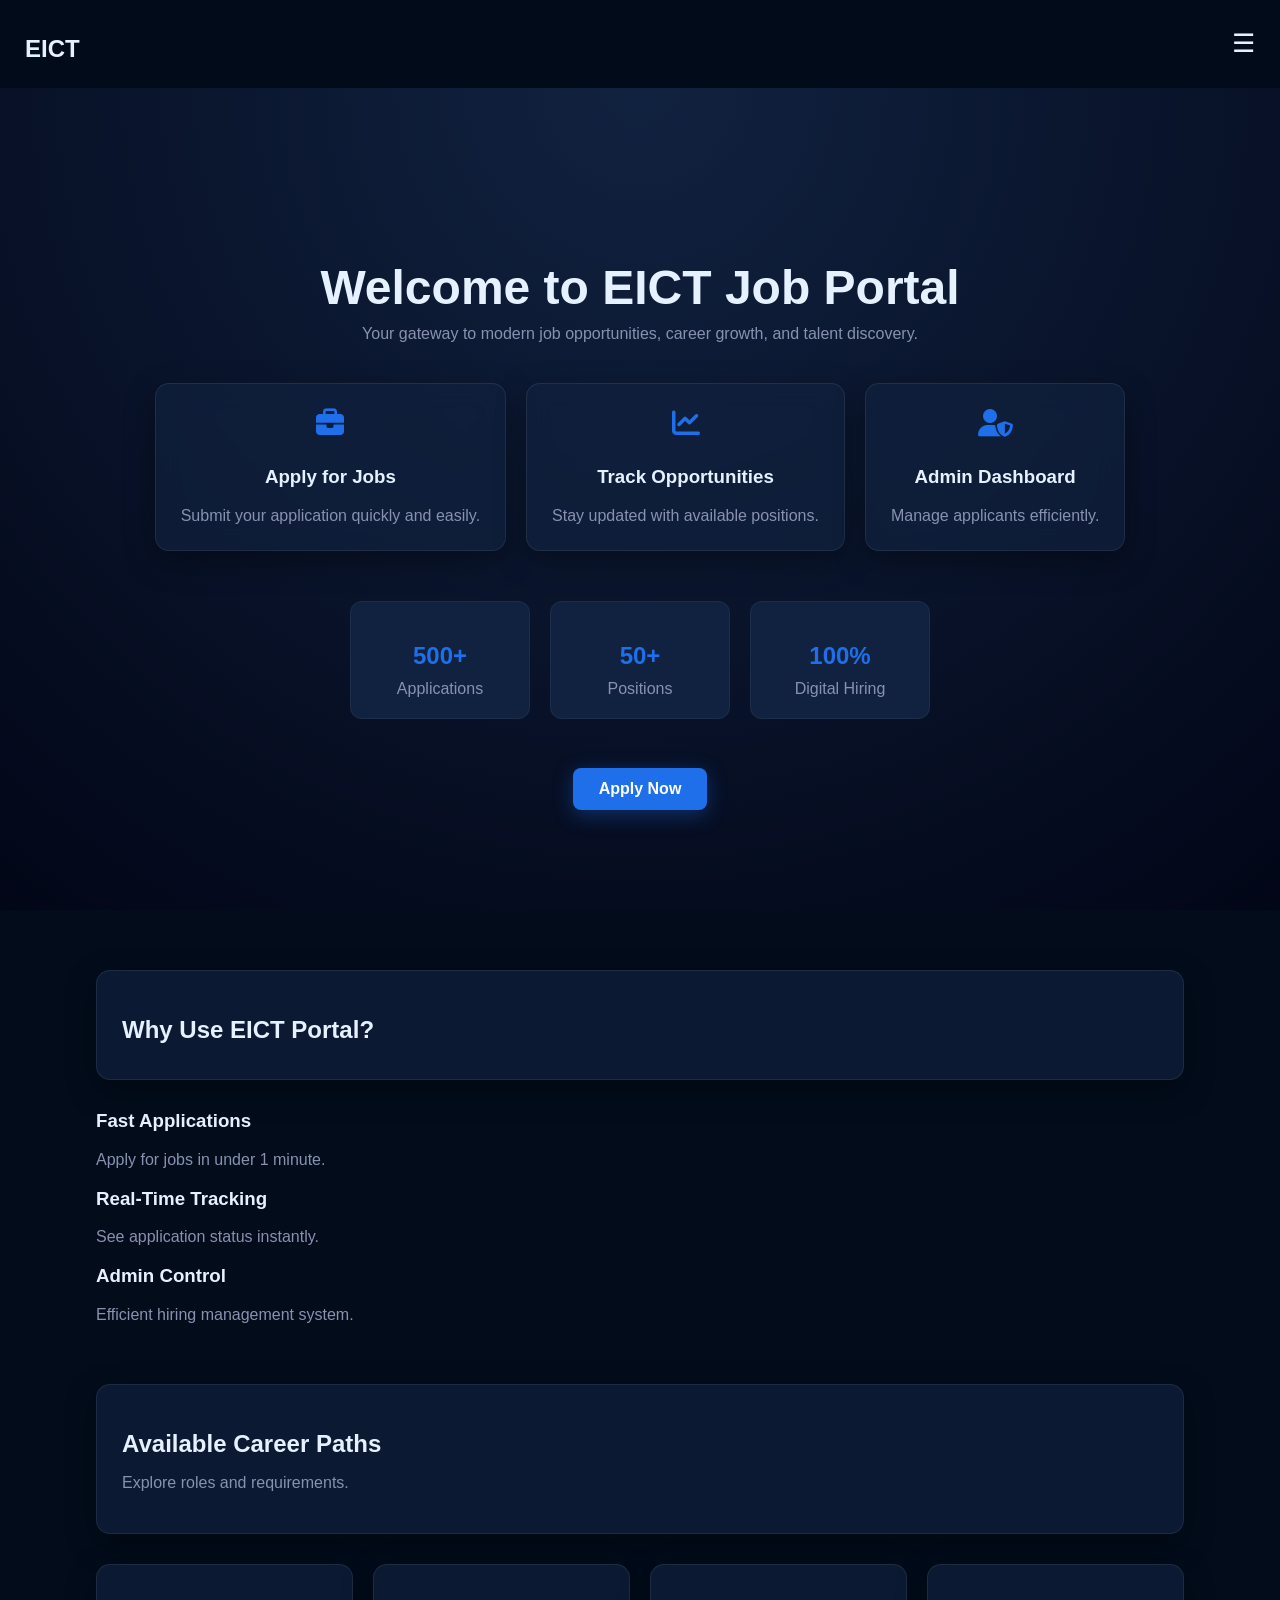
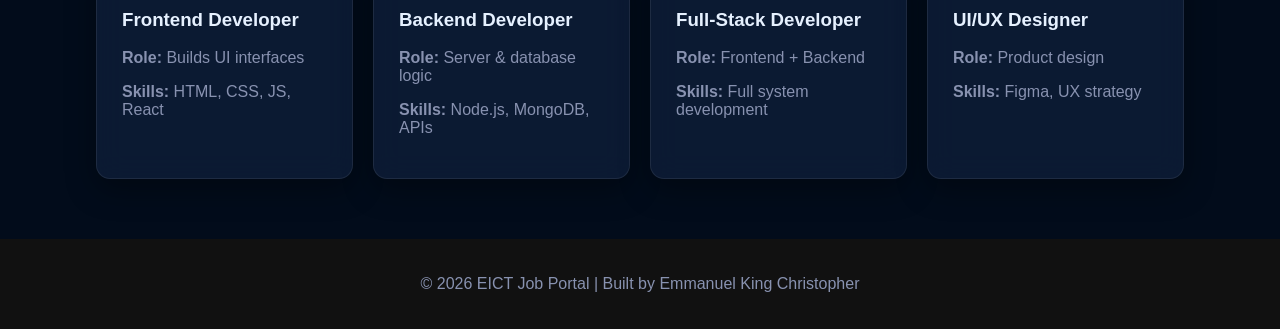
==== commit f1e6ced9: "Upgrade to Apply Page" ====
--- a/index.html
+++ b/index.html
@@ -70,7 +70,7 @@
         </div>
     </div>
 
-    <a href="#apply" class="btn">Apply Now</a>
+    <a href="apply.html" class="btn">Apply Now</a>
 </div>
 
 <!-- WHY SECTION -->
@@ -133,21 +133,6 @@
     </div>
 </div>
 
-<!-- APPLICATION FORM -->
-<div class="container" id="apply">
-    <div class="section">
-        <h2>Job Application Form</h2>
-    </div>
-
-    <form id="jobForm">
-        <input type="text" id="name" placeholder="Full Name" required>
-        <input type="email" id="email" placeholder="Email" required>
-        <input type="text" id="position" placeholder="Position" required>
-
-        <button type="submit">Submit Application</button>
-        <p id="loading" style="display:none; color:blue;">Submitting application...</p>
-    </form>
-</div>
 
 <!-- TOAST -->
 <div id="toast" class="toast"></div>
